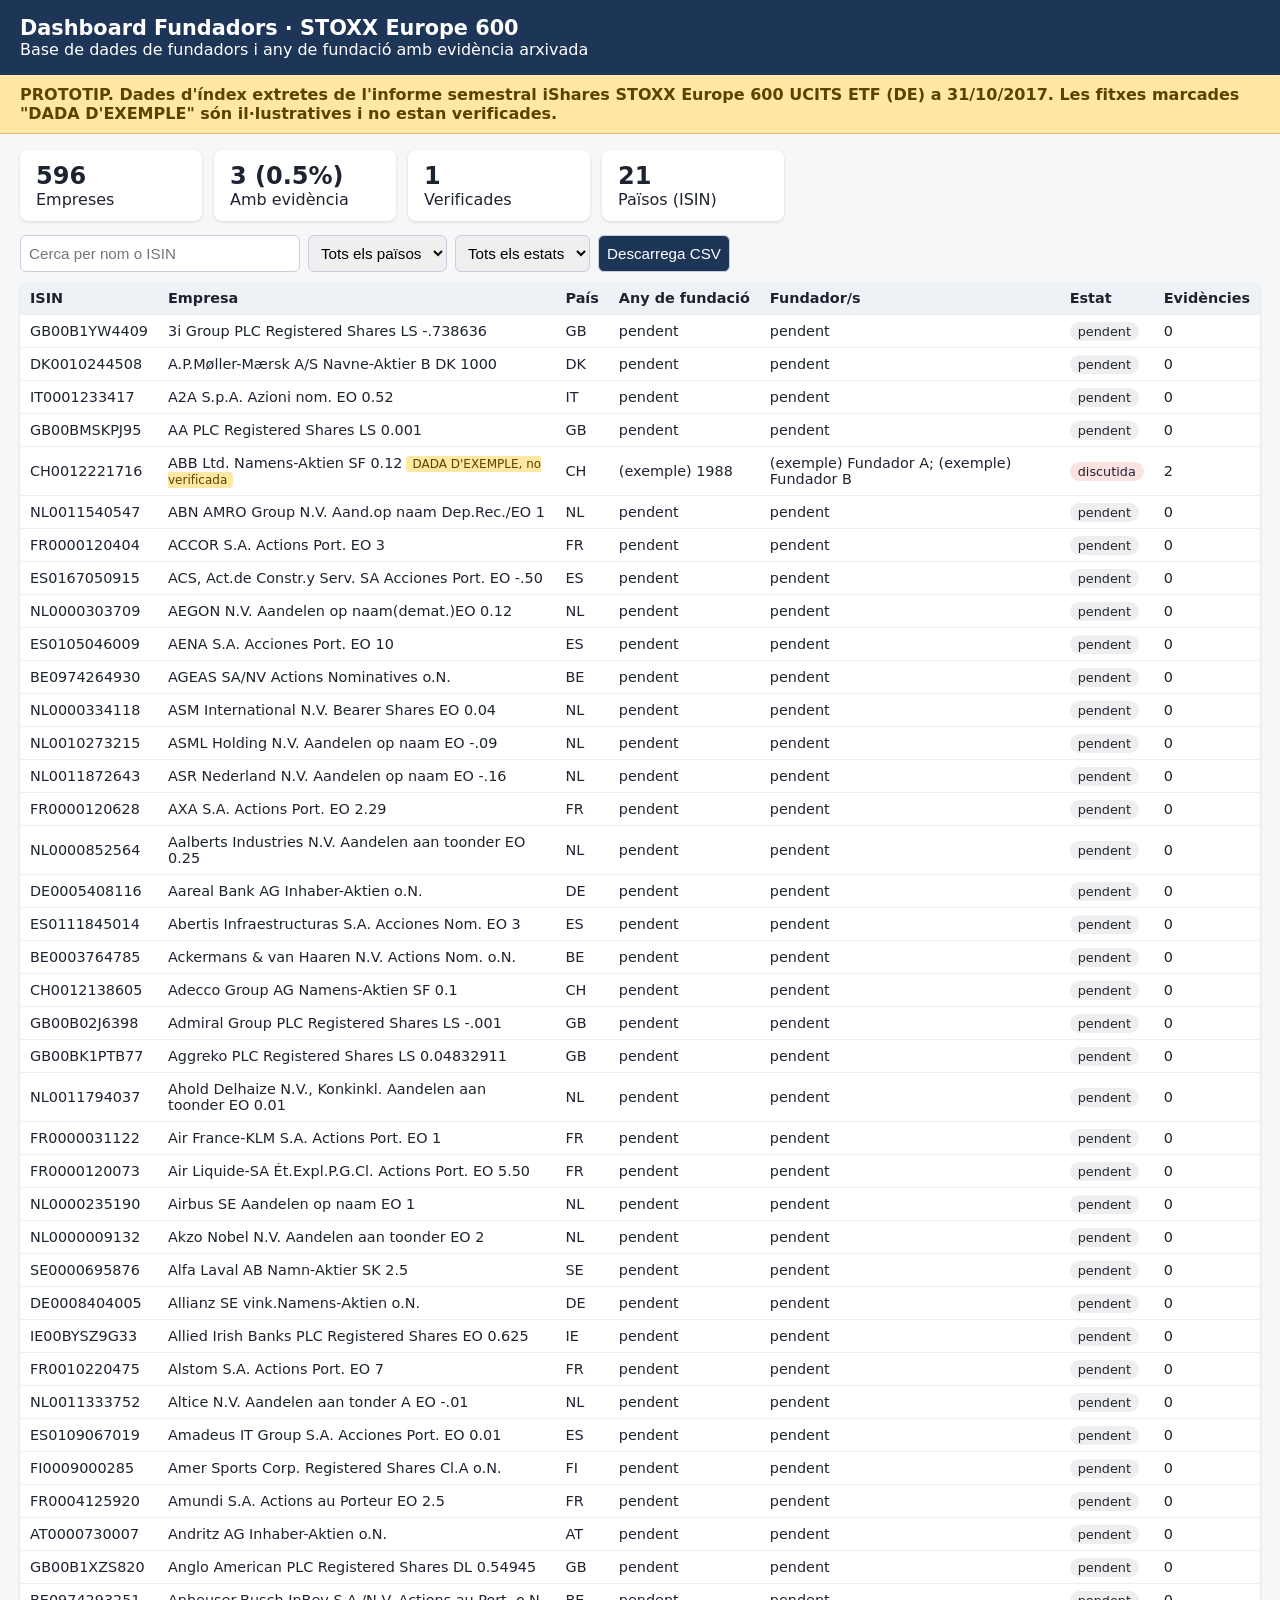
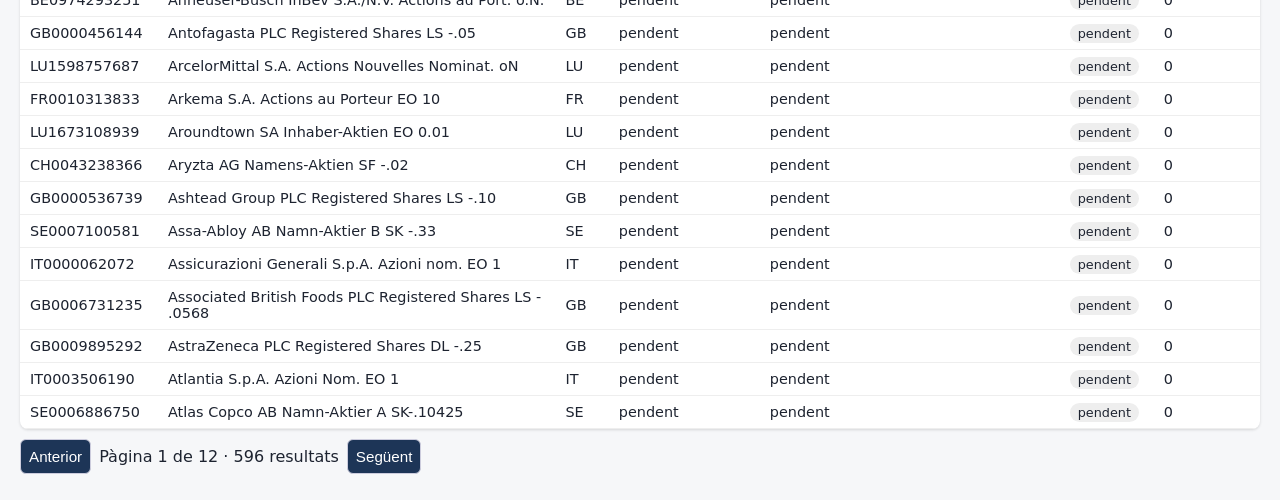
==== index.html @ 199fee25 "Prototip dashboard fundadors" ====
<!doctype html><html lang="ca"><head><meta charset="utf-8"><meta name="viewport" content="width=device-width,initial-scale=1">
<title>Dashboard Fundadors STOXX Europe 600 (Prototip)</title>
<style>
body{font-family:system-ui,sans-serif;margin:0;background:#f6f7f9;color:#1d2330}
header{background:#1d3557;color:#fff;padding:16px 20px}h1{margin:0;font-size:1.3rem}
.banner{background:#ffe8a3;color:#5a4300;padding:10px 20px;font-weight:600;border-bottom:1px solid #e0c060}
main{padding:16px 20px;max-width:1300px;margin:auto}
.kpis{display:flex;gap:12px;flex-wrap:wrap;margin-bottom:14px}.kpi{background:#fff;border-radius:8px;padding:12px 16px;box-shadow:0 1px 3px #0002;min-width:150px}
.kpi b{display:block;font-size:1.5rem}
.ctl{display:flex;gap:8px;flex-wrap:wrap;margin-bottom:10px}input,select,button{padding:8px;border:1px solid #ccd;border-radius:6px;font-size:.95rem}
button{background:#1d3557;color:#fff;cursor:pointer}
.wrap{overflow-x:auto;background:#fff;border-radius:8px;box-shadow:0 1px 3px #0002}
table{border-collapse:collapse;width:100%;font-size:.9rem}th,td{padding:8px 10px;border-bottom:1px solid #eee;text-align:left}
th{cursor:pointer;background:#eef1f6;position:sticky;top:0;white-space:nowrap}tr.r:hover{background:#f0f5ff;cursor:pointer}
.st{padding:2px 8px;border-radius:10px;font-size:.8rem}.pendent{background:#eee}.proposada{background:#dbeafe}.verificada{background:#d1fae5}.discutida{background:#fde2e2}
.ex{background:#ffe8a3;color:#5a4300;font-size:.75rem;padding:1px 6px;border-radius:4px;margin-left:4px}
#det{position:fixed;inset:0;background:#0006;display:none;align-items:flex-start;justify-content:center;overflow:auto}
#det .c{background:#fff;margin:30px 10px;padding:20px;border-radius:10px;max-width:800px;width:100%}
.ev{border:1px solid #ddd;border-radius:8px;padding:10px;margin:8px 0;font-size:.88rem;word-break:break-all}
blockquote{margin:6px 0;padding:6px 10px;background:#f6f7f9;border-left:3px solid #1d3557}
.pg{display:flex;gap:8px;align-items:center;margin:10px 0}
</style></head><body>
<header><h1>Dashboard Fundadors · STOXX Europe 600</h1><div>Base de dades de fundadors i any de fundació amb evidència arxivada</div></header>
<div class="banner">PROTOTIP. Dades d'índex extretes de l'informe semestral iShares STOXX Europe 600 UCITS ETF (DE) a 31/10/2017. Les fitxes marcades "DADA D'EXEMPLE" són il·lustratives i no estan verificades.</div>
<main>
<div class="kpis"><div class="kpi"><b id="k1"></b>Empreses</div><div class="kpi"><b id="k2"></b>Amb evidència</div><div class="kpi"><b id="k3"></b>Verificades</div><div class="kpi"><b id="k4"></b>Països (ISIN)</div></div>
<div class="ctl"><input id="q" placeholder="Cerca per nom o ISIN" size="28"><select id="fp"><option value="">Tots els països</option></select>
<select id="fs"><option value="">Tots els estats</option><option>pendent</option><option>proposada</option><option>verificada</option><option>discutida</option></select>
<button id="csv">Descarrega CSV</button></div>
<div class="wrap"><table><thead><tr><th data-k="isin">ISIN</th><th data-k="nom">Empresa</th><th data-k="pais">País</th><th data-k="any">Any de fundació</th><th data-k="fund">Fundador/s</th><th data-k="estat">Estat</th><th data-k="nev">Evidències</th></tr></thead><tbody id="tb"></tbody></table></div>
<div class="pg"><button id="prev">Anterior</button><span id="pi"></span><button id="next">Següent</button></div>
</main>
<div id="det"><div class="c" id="dc"></div></div>
<script>
// Dades d'exemple il·lustratives (NO verificades)
const EX={"DE000A1EWWW0":{any:"(exemple) 1949",fund:["(exemple) Nom Fundador"],estat:"proposada"},
"CH0012221716":{any:"(exemple) 1988",fund:["(exemple) Fundador A","(exemple) Fundador B"],estat:"discutida"},
"GB0007980591":{any:"(exemple) 1909",fund:["(exemple) Nom Fundador"],estat:"verificada"}};
function exEv(r){return[{url:"https://exemple.org/informe-anual.pdf",tipus:"primària",captura:"2026-11-04T10:00:00Z",hash:"0000000000000000000000000000000000000000000000000000000000000000",frag:"(Fragment d'exemple) \"The company was founded in ...\"",arxiu:"https://web.archive.org/web/2026/https://exemple.org/informe-anual.pdf",pag:"p. 12"},
{url:"https://exemple.org/historia",tipus:"secundària",captura:"2026-11-04T10:05:00Z",hash:"1111111111111111111111111111111111111111111111111111111111111111",frag:"(Fragment d'exemple) \"Our history began ...\"",arxiu:"https://web.archive.org/web/2026/https://exemple.org/historia",pag:"-"}]}
let D=[],V=[],sk="nom",sd=1,page=0;const PS=50;
fetch("members.json").then(r=>r.json()).then(j=>{D=j.map(r=>{const e=EX[r.isin];return Object.assign(r,e?{any:e.any,fund:e.fund.join("; "),estat:e.estat,ev:exEv(r),exemple:1}:{any:"pendent",fund:"pendent",estat:"pendent",ev:[]},{nev:e?2:0})});
const ps=[...new Set(D.map(r=>r.pais))].sort();fp.innerHTML+=ps.map(p=>`<option>${p}</option>`).join("");
k1.textContent=D.length;const ne=D.filter(r=>r.nev>0).length;k2.textContent=ne+" ("+(100*ne/D.length).toFixed(1)+"%)";
k3.textContent=D.filter(r=>r.estat=="verificada").length;k4.textContent=ps.length;go()});
const esc=s=>String(s).replace(/[&<>"]/g,c=>({"&":"&amp;","<":"&lt;",">":"&gt;",'"':"&quot;"}[c]));
function go(){const q=document.getElementById("q").value.toLowerCase();V=D.filter(r=>(!q||r.nom.toLowerCase().includes(q)||r.isin.toLowerCase().includes(q))&&(!fp.value||r.pais==fp.value)&&(!fs.value||r.estat==fs.value));
V.sort((a,b)=>(a[sk]>b[sk]?1:a[sk]<b[sk]?-1:0)*sd);const n=Math.max(1,Math.ceil(V.length/PS));page=Math.min(page,n-1);
tb.innerHTML=V.slice(page*PS,page*PS+PS).map(r=>`<tr class="r" data-i="${r.isin}"><td>${r.isin}</td><td>${esc(r.nom)}${r.exemple?'<span class="ex">DADA D\'EXEMPLE, no verificada</span>':""}</td><td>${r.pais}</td><td>${esc(r.any)}</td><td>${esc(r.fund)}</td><td><span class="st ${r.estat}">${r.estat}</span></td><td>${r.nev}</td></tr>`).join("");
pi.textContent=`Pàgina ${page+1} de ${n} · ${V.length} resultats`}
q.oninput=fp.onchange=fs.onchange=()=>{page=0;go()};prev.onclick=()=>{if(page>0){page--;go()}};next.onclick=()=>{page++;go()};
document.querySelectorAll("th").forEach(t=>t.onclick=()=>{const k=t.dataset.k;sd=sk==k?-sd:1;sk=k;go()});
tb.onclick=e=>{const tr=e.target.closest("tr");if(!tr)return;const r=D.find(x=>x.isin==tr.dataset.i);
dc.innerHTML=`<button onclick="det.style.display='none'" style="float:right">Tanca</button><h2>${esc(r.nom)}</h2>${r.exemple?'<p class="ex" style="display:inline-block;font-size:.9rem">DADA D\'EXEMPLE, no verificada. Només mostra l\'aspecte d\'una fitxa completa.</p>':""}
<p><b>ISIN:</b> ${r.isin} · <b>País (ISIN):</b> ${r.pais} · <b>Moneda:</b> ${r.moneda}</p><p><b>Any de fundació:</b> ${esc(r.any)}<br><b>Fundador/s:</b> ${esc(r.fund)}<br><b>Estat:</b> <span class="st ${r.estat}">${r.estat}</span></p>
<p><b>Pertinença a l'índex:</b> ${r.data_informe} · font: ${r.fitxer_font}, pàgina ${r.pagina}</p><h3>Evidències (${r.nev})</h3>`+
(r.ev.length?r.ev.map(v=>`<div class="ev"><b>Tipus:</b> ${v.tipus}<br><b>URL:</b> ${esc(v.url)}<br><b>Data de captura:</b> ${v.captura}<br><b>SHA-256:</b> <code>${v.hash}</code><br><b>Pàgina:</b> ${v.pag}<blockquote>${esc(v.frag)}</blockquote><b>Arxiu:</b> ${esc(v.arxiu)}</div>`).join(""):"<p>Encara no hi ha evidències. Pendent de recerca.</p>");det.style.display="flex"};
det.onclick=e=>{if(e.target==det)det.style.display="none"};
csv.onclick=()=>{const c=["isin","nom","pais","moneda","any","fund","estat","nev","data_informe","fitxer_font","pagina"];const s=[c.join(",")].concat(V.map(r=>c.map(k=>'"'+String(r[k]).replace(/"/g,'""')+'"').join(","))).join("\n");
const a=document.createElement("a");a.href=URL.createObjectURL(new Blob(["\ufeff"+s],{type:"text/csv"}));a.download="fundadors_stoxx600.csv";a.click()};
</script></body></html>
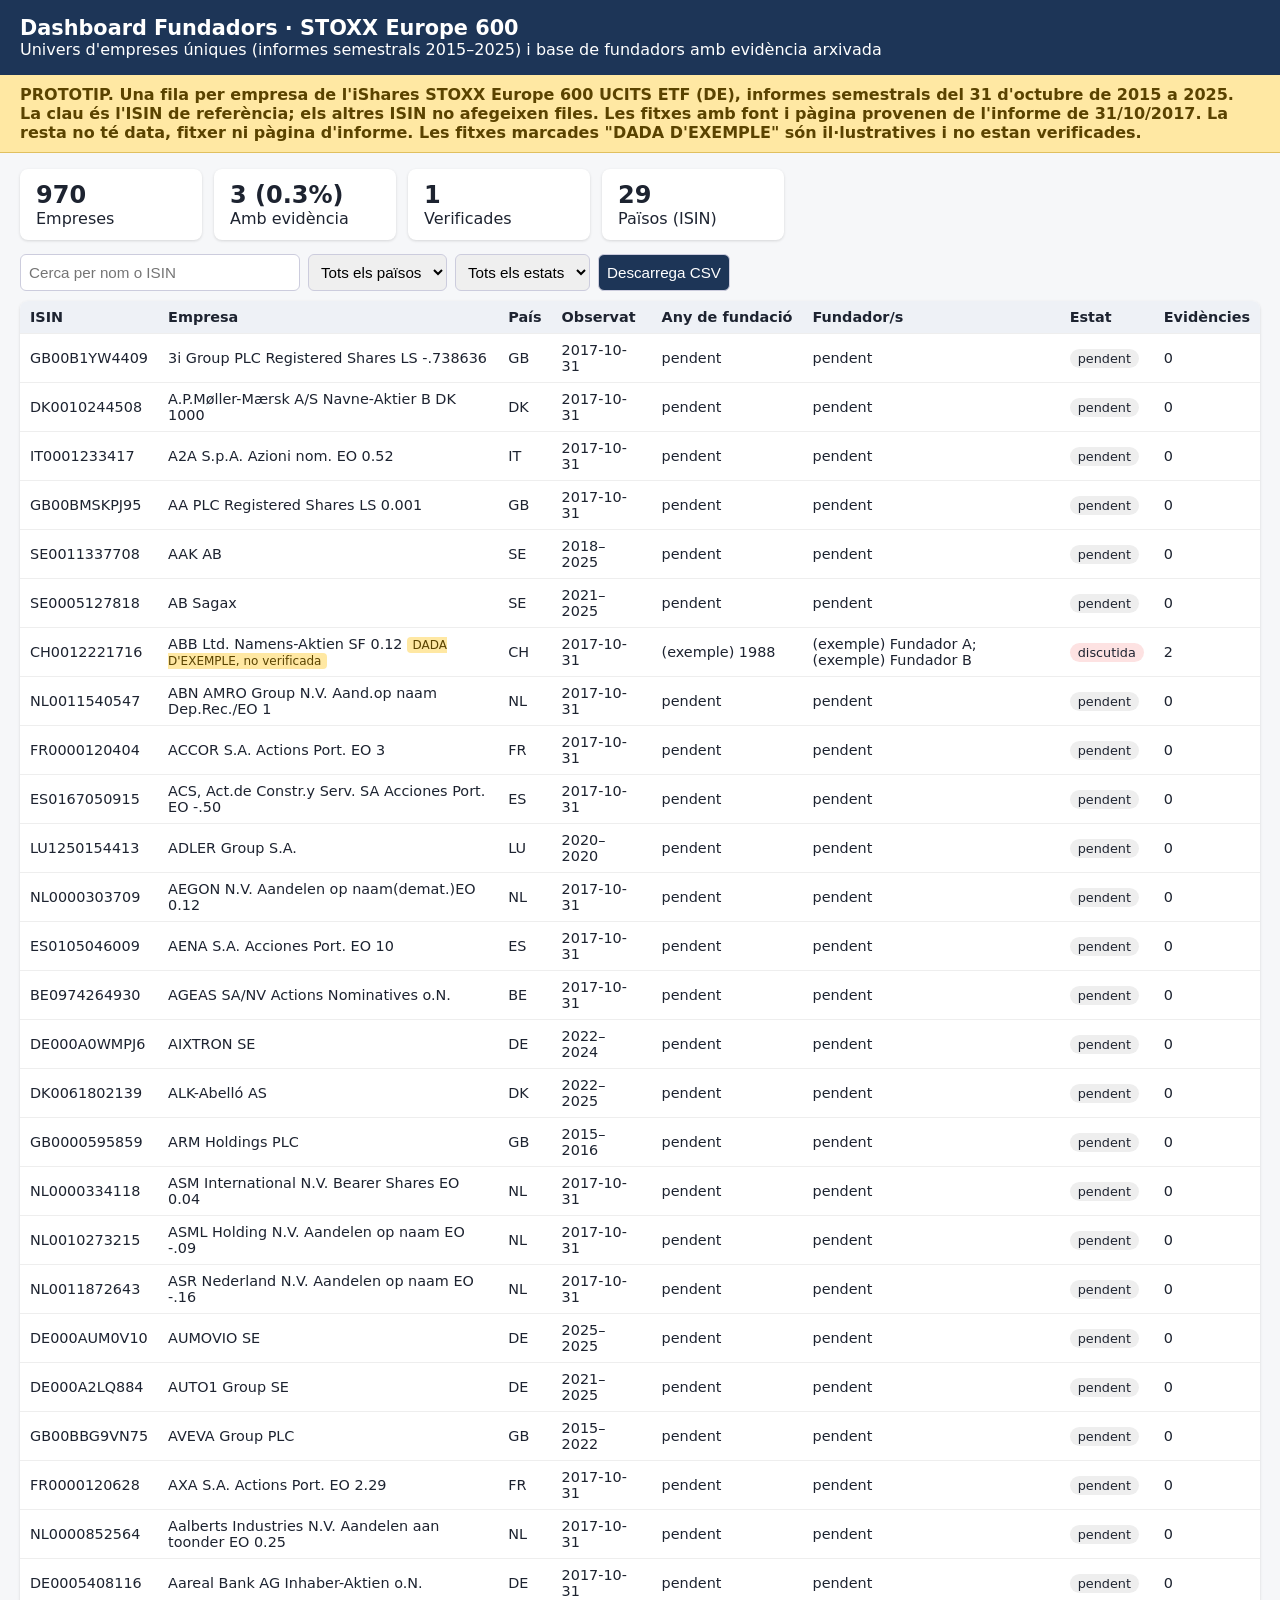
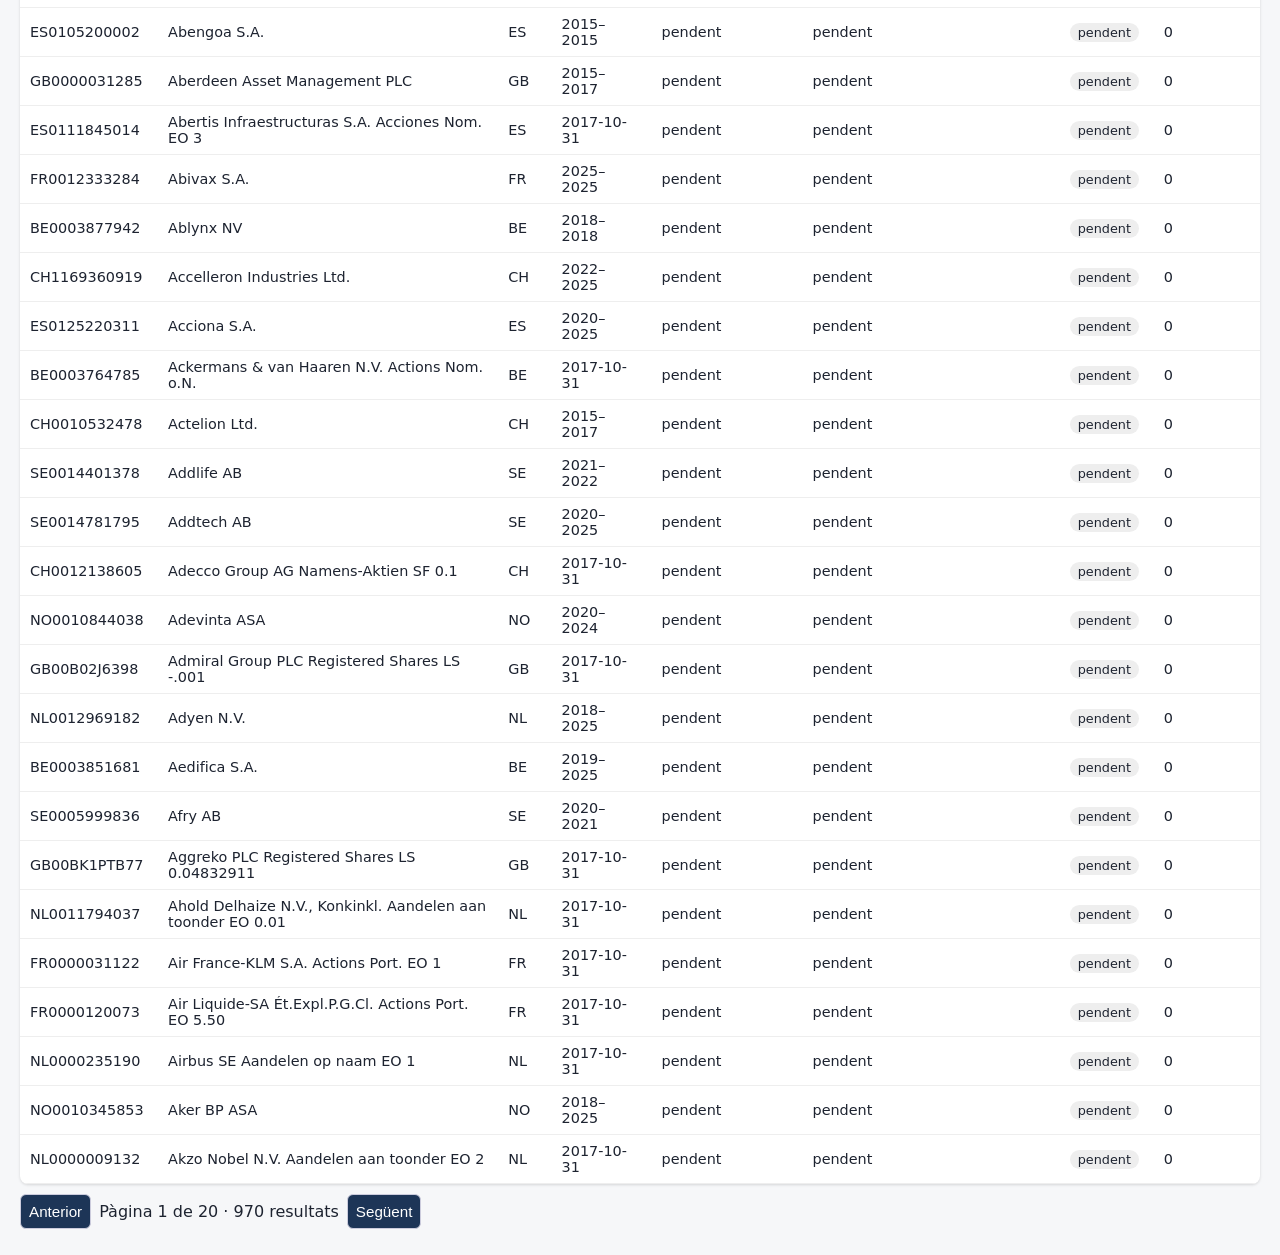
==== commit 6760a01e: "Add missing STOXX Europe 600 companies to the universe. Keep the original 596 holdings first and unc" ====
--- a/index.html
+++ b/index.html
@@ -20,14 +20,14 @@
 blockquote{margin:6px 0;padding:6px 10px;background:#f6f7f9;border-left:3px solid #1d3557}
 .pg{display:flex;gap:8px;align-items:center;margin:10px 0}
 </style></head><body>
-<header><h1>Dashboard Fundadors · STOXX Europe 600</h1><div>Base de dades de fundadors i any de fundació amb evidència arxivada</div></header>
-<div class="banner">PROTOTIP. Dades d'índex extretes de l'informe semestral iShares STOXX Europe 600 UCITS ETF (DE) a 31/10/2017. Les fitxes marcades "DADA D'EXEMPLE" són il·lustratives i no estan verificades.</div>
+<header><h1>Dashboard Fundadors · STOXX Europe 600</h1><div>Univers d'empreses úniques (informes semestrals 2015–2025) i base de fundadors amb evidència arxivada</div></header>
+<div class="banner">PROTOTIP. Una fila per empresa de l'iShares STOXX Europe 600 UCITS ETF (DE), informes semestrals del 31 d'octubre de 2015 a 2025. La clau és l'ISIN de referència; els altres ISIN no afegeixen files. Les fitxes amb font i pàgina provenen de l'informe de 31/10/2017. La resta no té data, fitxer ni pàgina d'informe. Les fitxes marcades "DADA D'EXEMPLE" són il·lustratives i no estan verificades.</div>
 <main>
 <div class="kpis"><div class="kpi"><b id="k1"></b>Empreses</div><div class="kpi"><b id="k2"></b>Amb evidència</div><div class="kpi"><b id="k3"></b>Verificades</div><div class="kpi"><b id="k4"></b>Països (ISIN)</div></div>
 <div class="ctl"><input id="q" placeholder="Cerca per nom o ISIN" size="28"><select id="fp"><option value="">Tots els països</option></select>
 <select id="fs"><option value="">Tots els estats</option><option>pendent</option><option>proposada</option><option>verificada</option><option>discutida</option></select>
 <button id="csv">Descarrega CSV</button></div>
-<div class="wrap"><table><thead><tr><th data-k="isin">ISIN</th><th data-k="nom">Empresa</th><th data-k="pais">País</th><th data-k="any">Any de fundació</th><th data-k="fund">Fundador/s</th><th data-k="estat">Estat</th><th data-k="nev">Evidències</th></tr></thead><tbody id="tb"></tbody></table></div>
+<div class="wrap"><table><thead><tr><th data-k="isin">ISIN</th><th data-k="nom">Empresa</th><th data-k="pais">País</th><th data-k="obs">Observat</th><th data-k="any">Any de fundació</th><th data-k="fund">Fundador/s</th><th data-k="estat">Estat</th><th data-k="nev">Evidències</th></tr></thead><tbody id="tb"></tbody></table></div>
 <div class="pg"><button id="prev">Anterior</button><span id="pi"></span><button id="next">Següent</button></div>
 </main>
 <div id="det"><div class="c" id="dc"></div></div>
@@ -39,23 +39,33 @@
 function exEv(r){return[{url:"https://exemple.org/informe-anual.pdf",tipus:"primària",captura:"2026-11-04T10:00:00Z",hash:"0000000000000000000000000000000000000000000000000000000000000000",frag:"(Fragment d'exemple) \"The company was founded in ...\"",arxiu:"https://web.archive.org/web/2026/https://exemple.org/informe-anual.pdf",pag:"p. 12"},
 {url:"https://exemple.org/historia",tipus:"secundària",captura:"2026-11-04T10:05:00Z",hash:"1111111111111111111111111111111111111111111111111111111111111111",frag:"(Fragment d'exemple) \"Our history began ...\"",arxiu:"https://web.archive.org/web/2026/https://exemple.org/historia",pag:"-"}]}
 let D=[],V=[],sk="nom",sd=1,page=0;const PS=50;
-fetch("members.json").then(r=>r.json()).then(j=>{D=j.map(r=>{const e=EX[r.isin];return Object.assign(r,e?{any:e.any,fund:e.fund.join("; "),estat:e.estat,ev:exEv(r),exemple:1}:{any:"pendent",fund:"pendent",estat:"pendent",ev:[]},{nev:e?2:0})});
-const ps=[...new Set(D.map(r=>r.pais))].sort();fp.innerHTML+=ps.map(p=>`<option>${p}</option>`).join("");
+const blank=v=>v===null||v===undefined||v==="";
+fetch("members.json").then(r=>r.json()).then(j=>{D=j.map(r=>{const e=EX[r.isin];
+const obs=r.primer_any?`${r.primer_any}–${r.darrer_any}`:(r.data_informe||"");
+return Object.assign(r,e?{any:e.any,fund:e.fund.join("; "),estat:e.estat,ev:exEv(r),exemple:1}:{any:"pendent",fund:"pendent",estat:"pendent",ev:[]},{nev:e?2:0,obs})});
+const ps=[...new Set(D.map(r=>r.pais).filter(p=>!blank(p)))].sort();fp.innerHTML+=ps.map(p=>`<option>${esc(p)}</option>`).join("");
 k1.textContent=D.length;const ne=D.filter(r=>r.nev>0).length;k2.textContent=ne+" ("+(100*ne/D.length).toFixed(1)+"%)";
 k3.textContent=D.filter(r=>r.estat=="verificada").length;k4.textContent=ps.length;go()});
-const esc=s=>String(s).replace(/[&<>"]/g,c=>({"&":"&amp;","<":"&lt;",">":"&gt;",'"':"&quot;"}[c]));
-function go(){const q=document.getElementById("q").value.toLowerCase();V=D.filter(r=>(!q||r.nom.toLowerCase().includes(q)||r.isin.toLowerCase().includes(q))&&(!fp.value||r.pais==fp.value)&&(!fs.value||r.estat==fs.value));
+const esc=s=>String(s??"").replace(/[&<>"]/g,c=>({"&":"&amp;","<":"&lt;",">":"&gt;",'"':"&quot;"}[c]));
+const show=v=>blank(v)?"—":esc(v);
+function hay(r){return (r.nom+" "+r.isin+" "+(r.other_isins||"")).toLowerCase()}
+function go(){const q=document.getElementById("q").value.toLowerCase();V=D.filter(r=>(!q||hay(r).includes(q))&&(!fp.value||r.pais==fp.value)&&(!fs.value||r.estat==fs.value));
 V.sort((a,b)=>(a[sk]>b[sk]?1:a[sk]<b[sk]?-1:0)*sd);const n=Math.max(1,Math.ceil(V.length/PS));page=Math.min(page,n-1);
-tb.innerHTML=V.slice(page*PS,page*PS+PS).map(r=>`<tr class="r" data-i="${r.isin}"><td>${r.isin}</td><td>${esc(r.nom)}${r.exemple?'<span class="ex">DADA D\'EXEMPLE, no verificada</span>':""}</td><td>${r.pais}</td><td>${esc(r.any)}</td><td>${esc(r.fund)}</td><td><span class="st ${r.estat}">${r.estat}</span></td><td>${r.nev}</td></tr>`).join("");
+tb.innerHTML=V.slice(page*PS,page*PS+PS).map(r=>`<tr class="r" data-i="${r.isin}"><td>${esc(r.isin)}</td><td>${esc(r.nom)}${r.exemple?'<span class="ex">DADA D\'EXEMPLE, no verificada</span>':""}</td><td>${show(r.pais)}</td><td>${esc(r.obs)}</td><td>${esc(r.any)}</td><td>${esc(r.fund)}</td><td><span class="st ${r.estat}">${r.estat}</span></td><td>${r.nev}</td></tr>`).join("");
 pi.textContent=`Pàgina ${page+1} de ${n} · ${V.length} resultats`}
 q.oninput=fp.onchange=fs.onchange=()=>{page=0;go()};prev.onclick=()=>{if(page>0){page--;go()}};next.onclick=()=>{page++;go()};
 document.querySelectorAll("th").forEach(t=>t.onclick=()=>{const k=t.dataset.k;sd=sk==k?-sd:1;sk=k;go()});
 tb.onclick=e=>{const tr=e.target.closest("tr");if(!tr)return;const r=D.find(x=>x.isin==tr.dataset.i);
+const pert=!blank(r.data_informe)||!blank(r.fitxer_font)||!blank(r.pagina)
+?`<b>Informe:</b> ${show(r.data_informe)} · font: ${show(r.fitxer_font)}, pàgina ${show(r.pagina)}`
+:`<b>Informe:</b> sense data, fitxer ni pàgina`;
+const anys=!blank(r.primer_any)?`<br><b>Anys observats:</b> ${esc(r.primer_any)}–${esc(r.darrer_any)} (${esc(r.anys_observats)} anys)`:"";
+const altres=!blank(r.other_isins)?`<br><b>Altres ISIN:</b> ${esc(r.other_isins)}`:"";
 dc.innerHTML=`<button onclick="det.style.display='none'" style="float:right">Tanca</button><h2>${esc(r.nom)}</h2>${r.exemple?'<p class="ex" style="display:inline-block;font-size:.9rem">DADA D\'EXEMPLE, no verificada. Només mostra l\'aspecte d\'una fitxa completa.</p>':""}
-<p><b>ISIN:</b> ${r.isin} · <b>País (ISIN):</b> ${r.pais} · <b>Moneda:</b> ${r.moneda}</p><p><b>Any de fundació:</b> ${esc(r.any)}<br><b>Fundador/s:</b> ${esc(r.fund)}<br><b>Estat:</b> <span class="st ${r.estat}">${r.estat}</span></p>
-<p><b>Pertinença a l'índex:</b> ${r.data_informe} · font: ${r.fitxer_font}, pàgina ${r.pagina}</p><h3>Evidències (${r.nev})</h3>`+
+<p><b>ISIN:</b> ${esc(r.isin)} · <b>País (ISIN):</b> ${show(r.pais)} · <b>Moneda:</b> ${show(r.moneda)}</p><p><b>Any de fundació:</b> ${esc(r.any)}<br><b>Fundador/s:</b> ${esc(r.fund)}<br><b>Estat:</b> <span class="st ${r.estat}">${r.estat}</span></p>
+<p><b>Pertinença a l'índex:</b><br>${pert}${anys}${altres}</p><h3>Evidències (${r.nev})</h3>`+
 (r.ev.length?r.ev.map(v=>`<div class="ev"><b>Tipus:</b> ${v.tipus}<br><b>URL:</b> ${esc(v.url)}<br><b>Data de captura:</b> ${v.captura}<br><b>SHA-256:</b> <code>${v.hash}</code><br><b>Pàgina:</b> ${v.pag}<blockquote>${esc(v.frag)}</blockquote><b>Arxiu:</b> ${esc(v.arxiu)}</div>`).join(""):"<p>Encara no hi ha evidències. Pendent de recerca.</p>");det.style.display="flex"};
 det.onclick=e=>{if(e.target==det)det.style.display="none"};
-csv.onclick=()=>{const c=["isin","nom","pais","moneda","any","fund","estat","nev","data_informe","fitxer_font","pagina"];const s=[c.join(",")].concat(V.map(r=>c.map(k=>'"'+String(r[k]).replace(/"/g,'""')+'"').join(","))).join("\n");
+csv.onclick=()=>{const c=["isin","nom","pais","moneda","any","fund","estat","nev","data_informe","fitxer_font","pagina","primer_any","darrer_any","anys_observats","other_isins"];const s=[c.join(",")].concat(V.map(r=>c.map(k=>'"'+String(r[k]??"").replace(/"/g,'""')+'"').join(","))).join("\n");
 const a=document.createElement("a");a.href=URL.createObjectURL(new Blob(["\ufeff"+s],{type:"text/csv"}));a.download="fundadors_stoxx600.csv";a.click()};
 </script></body></html>
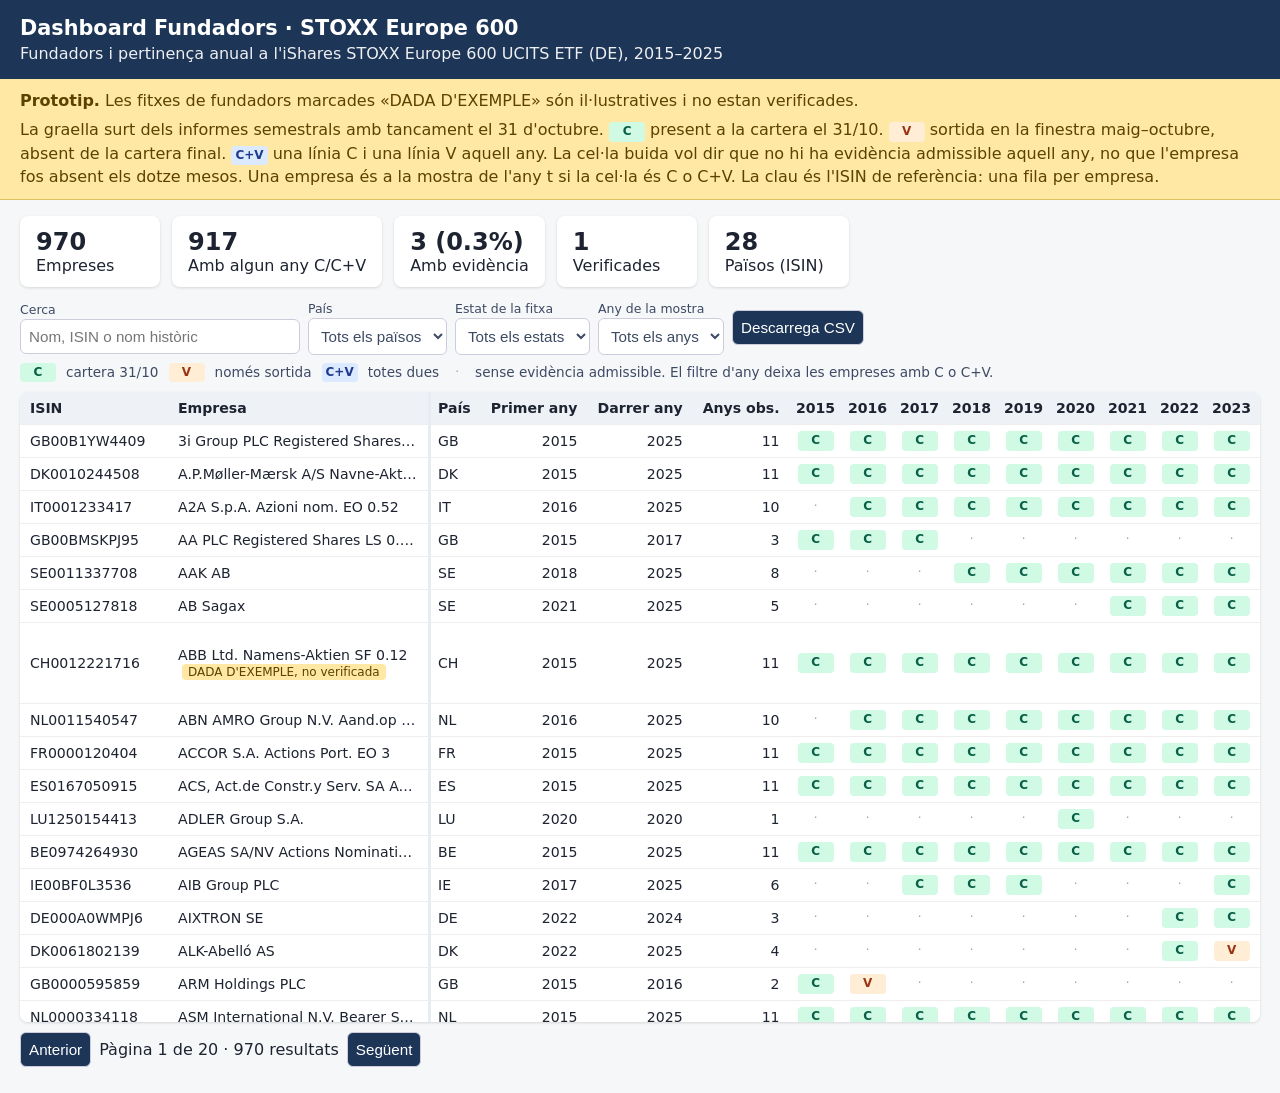
==== commit fc77c7c4: "Add the 2015–2025 ETF membership grid to the dashboard. Match companies by ISIN de referència, keep " ====
--- a/index.html
+++ b/index.html
@@ -1,71 +1,198 @@
 <!doctype html><html lang="ca"><head><meta charset="utf-8"><meta name="viewport" content="width=device-width,initial-scale=1">
 <title>Dashboard Fundadors STOXX Europe 600 (Prototip)</title>
 <style>
+*{box-sizing:border-box}
+:root{--isin-w:148px;--nom-w:260px}
 body{font-family:system-ui,sans-serif;margin:0;background:#f6f7f9;color:#1d2330}
 header{background:#1d3557;color:#fff;padding:16px 20px}h1{margin:0;font-size:1.3rem}
-.banner{background:#ffe8a3;color:#5a4300;padding:10px 20px;font-weight:600;border-bottom:1px solid #e0c060}
-main{padding:16px 20px;max-width:1300px;margin:auto}
-.kpis{display:flex;gap:12px;flex-wrap:wrap;margin-bottom:14px}.kpi{background:#fff;border-radius:8px;padding:12px 16px;box-shadow:0 1px 3px #0002;min-width:150px}
+header div{opacity:.92;margin-top:4px}
+.banner{background:#ffe8a3;color:#5a4300;padding:10px 20px;border-bottom:1px solid #e0c060;line-height:1.45}
+.banner p{margin:0 0 6px}.banner p:last-child{margin:0}
+main{padding:16px 20px;max-width:1440px;margin:auto}
+.kpis{display:flex;gap:12px;flex-wrap:wrap;margin-bottom:14px}.kpi{background:#fff;border-radius:8px;padding:12px 16px;box-shadow:0 1px 3px #0002;min-width:140px}
 .kpi b{display:block;font-size:1.5rem}
-.ctl{display:flex;gap:8px;flex-wrap:wrap;margin-bottom:10px}input,select,button{padding:8px;border:1px solid #ccd;border-radius:6px;font-size:.95rem}
+.ctl{display:flex;gap:8px;flex-wrap:wrap;margin-bottom:8px;align-items:center}
+label.f{display:flex;flex-direction:column;gap:2px;font-size:.78rem;color:#3d4a63}
+input,select,button{padding:8px;border:1px solid #ccd;border-radius:6px;font-size:.95rem;background:#fff;color:inherit}
 button{background:#1d3557;color:#fff;cursor:pointer}
-.wrap{overflow-x:auto;background:#fff;border-radius:8px;box-shadow:0 1px 3px #0002}
-table{border-collapse:collapse;width:100%;font-size:.9rem}th,td{padding:8px 10px;border-bottom:1px solid #eee;text-align:left}
-th{cursor:pointer;background:#eef1f6;position:sticky;top:0;white-space:nowrap}tr.r:hover{background:#f0f5ff;cursor:pointer}
+button.link{background:none;color:#1d3557;border:0;padding:0;text-decoration:underline;font:inherit}
+.hint{font-size:.85rem;color:#3d4a63;margin:0 0 10px}
+.leg{display:flex;gap:10px;flex-wrap:wrap;align-items:center}
+.wrap{overflow:auto;background:#fff;border-radius:8px;box-shadow:0 1px 3px #0002;max-height:min(70vh,860px)}
+table{border-collapse:separate;border-spacing:0;width:100%;font-size:.88rem}
+th,td{padding:8px 10px;border-bottom:1px solid #eee;text-align:left;background:#fff}
+th{cursor:pointer;background:#eef1f6;position:sticky;top:0;z-index:3;white-space:nowrap}
+tr.r:hover td{background:#f0f5ff}
+.pin{position:sticky;z-index:2;background:#fff}
+th.pin{z-index:4;background:#eef1f6}
+td.pin1,th.pin1{left:0;width:var(--isin-w);min-width:var(--isin-w);max-width:var(--isin-w)}
+td.pin2,th.pin2{left:var(--isin-w);width:var(--nom-w);min-width:var(--nom-w);max-width:var(--nom-w);box-shadow:3px 0 0 #e7ebf2}
+.nm{display:block;overflow:hidden;text-overflow:ellipsis;white-space:nowrap}
+tr.r:hover td.pin{background:#f0f5ff}
+td.y,th.y{text-align:center;padding:6px 4px;min-width:52px}
+td.num,th.num{text-align:right}
+th.yon,td.yon{background:#e4edf8}
+tr.r:hover td.yon{background:#d5e4f6}
+.mk{display:inline-block;min-width:36px;text-align:center;border-radius:4px;font-size:.75rem;font-weight:700;padding:2px 4px;line-height:1.3}
+.mk.C{background:#d1fae5;color:#065f46}
+.mk.V{background:#ffedd5;color:#9a3412}
+.mk.CV{background:#dbeafe;color:#1e3a8a}
+.mk.E{color:#9aa3b2;background:transparent;font-weight:500;min-width:16px}
 .st{padding:2px 8px;border-radius:10px;font-size:.8rem}.pendent{background:#eee}.proposada{background:#dbeafe}.verificada{background:#d1fae5}.discutida{background:#fde2e2}
 .ex{background:#ffe8a3;color:#5a4300;font-size:.75rem;padding:1px 6px;border-radius:4px;margin-left:4px}
-#det{position:fixed;inset:0;background:#0006;display:none;align-items:flex-start;justify-content:center;overflow:auto}
-#det .c{background:#fff;margin:30px 10px;padding:20px;border-radius:10px;max-width:800px;width:100%}
+#det{position:fixed;inset:0;background:#0006;display:none;align-items:flex-start;justify-content:center;overflow:auto;z-index:10}
+#det .c{background:#fff;margin:30px 10px;padding:20px;border-radius:10px;max-width:860px;width:100%}
+.yg{display:flex;flex-wrap:wrap;gap:6px;margin:8px 0}
+.yg div{border:1px solid #e5e8ef;border-radius:6px;padding:4px 6px;text-align:center;min-width:52px}
+.yg .yr{display:block;font-size:.72rem;color:#5c6b82}
 .ev{border:1px solid #ddd;border-radius:8px;padding:10px;margin:8px 0;font-size:.88rem;word-break:break-all}
 blockquote{margin:6px 0;padding:6px 10px;background:#f6f7f9;border-left:3px solid #1d3557}
 .pg{display:flex;gap:8px;align-items:center;margin:10px 0}
+.note{background:#f6f7f9;border-radius:8px;padding:8px 10px;font-size:.88rem}
+@media(max-width:720px){
+  .pin{position:static;box-shadow:none}
+  td.pin1,th.pin1,td.pin2,th.pin2{left:auto;width:auto;min-width:0;max-width:none}
+  .banner{font-size:.92rem}
+}
 </style></head><body>
-<header><h1>Dashboard Fundadors · STOXX Europe 600</h1><div>Univers d'empreses úniques (informes semestrals 2015–2025) i base de fundadors amb evidència arxivada</div></header>
-<div class="banner">PROTOTIP. Una fila per empresa de l'iShares STOXX Europe 600 UCITS ETF (DE), informes semestrals del 31 d'octubre de 2015 a 2025. La clau és l'ISIN de referència; els altres ISIN no afegeixen files. Les fitxes amb font i pàgina provenen de l'informe de 31/10/2017. La resta no té data, fitxer ni pàgina d'informe. Les fitxes marcades "DADA D'EXEMPLE" són il·lustratives i no estan verificades.</div>
+<header><h1>Dashboard Fundadors · STOXX Europe 600</h1><div>Fundadors i pertinença anual a l'iShares STOXX Europe 600 UCITS ETF (DE), 2015–2025</div></header>
+<div class="banner">
+<p><strong>Prototip.</strong> Les fitxes de fundadors marcades «DADA D'EXEMPLE» són il·lustratives i no estan verificades.</p>
+<p>La graella surt dels informes semestrals amb tancament el 31 d'octubre. <span class="mk C">C</span> present a la cartera el 31/10. <span class="mk V">V</span> sortida en la finestra maig–octubre, absent de la cartera final. <span class="mk CV">C+V</span> una línia C i una línia V aquell any. La cel·la buida vol dir que no hi ha evidència admissible aquell any, no que l'empresa fos absent els dotze mesos. Una empresa és a la mostra de l'any t si la cel·la és C o C+V. La clau és l'ISIN de referència: una fila per empresa.</p>
+</div>
 <main>
-<div class="kpis"><div class="kpi"><b id="k1"></b>Empreses</div><div class="kpi"><b id="k2"></b>Amb evidència</div><div class="kpi"><b id="k3"></b>Verificades</div><div class="kpi"><b id="k4"></b>Països (ISIN)</div></div>
-<div class="ctl"><input id="q" placeholder="Cerca per nom o ISIN" size="28"><select id="fp"><option value="">Tots els països</option></select>
-<select id="fs"><option value="">Tots els estats</option><option>pendent</option><option>proposada</option><option>verificada</option><option>discutida</option></select>
-<button id="csv">Descarrega CSV</button></div>
-<div class="wrap"><table><thead><tr><th data-k="isin">ISIN</th><th data-k="nom">Empresa</th><th data-k="pais">País</th><th data-k="obs">Observat</th><th data-k="any">Any de fundació</th><th data-k="fund">Fundador/s</th><th data-k="estat">Estat</th><th data-k="nev">Evidències</th></tr></thead><tbody id="tb"></tbody></table></div>
-<div class="pg"><button id="prev">Anterior</button><span id="pi"></span><button id="next">Següent</button></div>
+<div class="kpis">
+<div class="kpi"><b id="k1"></b>Empreses</div>
+<div class="kpi"><b id="k5"></b><span id="k5s">A la mostra</span></div>
+<div class="kpi"><b id="k2"></b>Amb evidència</div>
+<div class="kpi"><b id="k3"></b>Verificades</div>
+<div class="kpi"><b id="k4"></b>Països (ISIN)</div>
+</div>
+<div class="ctl">
+<label class="f">Cerca<input id="q" placeholder="Nom, ISIN o nom històric" size="28"></label>
+<label class="f">País<select id="fp"><option value="">Tots els països</option></select></label>
+<label class="f">Estat de la fitxa<select id="fs"><option value="">Tots els estats</option><option>pendent</option><option>proposada</option><option>verificada</option><option>discutida</option></select></label>
+<label class="f">Any de la mostra<select id="fy"><option value="">Tots els anys</option><option>2015</option><option>2016</option><option>2017</option><option>2018</option><option>2019</option><option>2020</option><option>2021</option><option>2022</option><option>2023</option><option>2024</option><option>2025</option></select></label>
+<button id="csv" type="button">Descarrega CSV</button>
+</div>
+<p class="hint leg"><span class="mk C">C</span> cartera 31/10 <span class="mk V">V</span> només sortida <span class="mk CV">C+V</span> totes dues <span class="mk E">·</span> sense evidència admissible. El filtre d'any deixa les empreses amb C o C+V.</p>
+<div class="wrap"><table><thead><tr>
+<th class="pin pin1" data-k="isin">ISIN</th>
+<th class="pin pin2" data-k="nom">Empresa</th>
+<th data-k="pais">País</th>
+<th class="num" data-k="primer_any">Primer any</th>
+<th class="num" data-k="darrer_any">Darrer any</th>
+<th class="num" data-k="anys_observats">Anys obs.</th>
+<th class="y" data-k="2015">2015</th><th class="y" data-k="2016">2016</th><th class="y" data-k="2017">2017</th><th class="y" data-k="2018">2018</th><th class="y" data-k="2019">2019</th><th class="y" data-k="2020">2020</th><th class="y" data-k="2021">2021</th><th class="y" data-k="2022">2022</th><th class="y" data-k="2023">2023</th><th class="y" data-k="2024">2024</th><th class="y" data-k="2025">2025</th>
+<th data-k="any">Any de fundació</th>
+<th data-k="fund">Fundador/s</th>
+<th data-k="estat">Estat</th>
+<th class="num" data-k="nev">Evidències</th>
+</tr></thead><tbody id="tb"></tbody></table></div>
+<div class="pg"><button id="prev" type="button">Anterior</button><span id="pi"></span><button id="next" type="button">Següent</button></div>
 </main>
 <div id="det"><div class="c" id="dc"></div></div>
 <script>
-// Dades d'exemple il·lustratives (NO verificades)
 const EX={"DE000A1EWWW0":{any:"(exemple) 1949",fund:["(exemple) Nom Fundador"],estat:"proposada"},
 "CH0012221716":{any:"(exemple) 1988",fund:["(exemple) Fundador A","(exemple) Fundador B"],estat:"discutida"},
 "GB0007980591":{any:"(exemple) 1909",fund:["(exemple) Nom Fundador"],estat:"verificada"}};
+const YEARS=["2015","2016","2017","2018","2019","2020","2021","2022","2023","2024","2025"];
 function exEv(r){return[{url:"https://exemple.org/informe-anual.pdf",tipus:"primària",captura:"2026-11-04T10:00:00Z",hash:"0000000000000000000000000000000000000000000000000000000000000000",frag:"(Fragment d'exemple) \"The company was founded in ...\"",arxiu:"https://web.archive.org/web/2026/https://exemple.org/informe-anual.pdf",pag:"p. 12"},
 {url:"https://exemple.org/historia",tipus:"secundària",captura:"2026-11-04T10:05:00Z",hash:"1111111111111111111111111111111111111111111111111111111111111111",frag:"(Fragment d'exemple) \"Our history began ...\"",arxiu:"https://web.archive.org/web/2026/https://exemple.org/historia",pag:"-"}]}
-let D=[],V=[],sk="nom",sd=1,page=0;const PS=50;
-const blank=v=>v===null||v===undefined||v==="";
-fetch("members.json").then(r=>r.json()).then(j=>{D=j.map(r=>{const e=EX[r.isin];
-const obs=r.primer_any?`${r.primer_any}–${r.darrer_any}`:(r.data_informe||"");
-return Object.assign(r,e?{any:e.any,fund:e.fund.join("; "),estat:e.estat,ev:exEv(r),exemple:1}:{any:"pendent",fund:"pendent",estat:"pendent",ev:[]},{nev:e?2:0,obs})});
-const ps=[...new Set(D.map(r=>r.pais).filter(p=>!blank(p)))].sort();fp.innerHTML+=ps.map(p=>`<option>${esc(p)}</option>`).join("");
-k1.textContent=D.length;const ne=D.filter(r=>r.nev>0).length;k2.textContent=ne+" ("+(100*ne/D.length).toFixed(1)+"%)";
-k3.textContent=D.filter(r=>r.estat=="verificada").length;k4.textContent=ps.length;go()});
-const esc=s=>String(s??"").replace(/[&<>"]/g,c=>({"&":"&amp;","<":"&lt;",">":"&gt;",'"':"&quot;"}[c]));
-const show=v=>blank(v)?"—":esc(v);
-function hay(r){return (r.nom+" "+r.isin+" "+(r.other_isins||"")).toLowerCase()}
-function go(){const q=document.getElementById("q").value.toLowerCase();V=D.filter(r=>(!q||hay(r).includes(q))&&(!fp.value||r.pais==fp.value)&&(!fs.value||r.estat==fs.value));
-V.sort((a,b)=>(a[sk]>b[sk]?1:a[sk]<b[sk]?-1:0)*sd);const n=Math.max(1,Math.ceil(V.length/PS));page=Math.min(page,n-1);
-tb.innerHTML=V.slice(page*PS,page*PS+PS).map(r=>`<tr class="r" data-i="${r.isin}"><td>${esc(r.isin)}</td><td>${esc(r.nom)}${r.exemple?'<span class="ex">DADA D\'EXEMPLE, no verificada</span>':""}</td><td>${show(r.pais)}</td><td>${esc(r.obs)}</td><td>${esc(r.any)}</td><td>${esc(r.fund)}</td><td><span class="st ${r.estat}">${r.estat}</span></td><td>${r.nev}</td></tr>`).join("");
-pi.textContent=`Pàgina ${page+1} de ${n} · ${V.length} resultats`}
-q.oninput=fp.onchange=fs.onchange=()=>{page=0;go()};prev.onclick=()=>{if(page>0){page--;go()}};next.onclick=()=>{page++;go()};
-document.querySelectorAll("th").forEach(t=>t.onclick=()=>{const k=t.dataset.k;sd=sk==k?-sd:1;sk=k;go()});
-tb.onclick=e=>{const tr=e.target.closest("tr");if(!tr)return;const r=D.find(x=>x.isin==tr.dataset.i);
-const pert=!blank(r.data_informe)||!blank(r.fitxer_font)||!blank(r.pagina)
-?`<b>Informe:</b> ${show(r.data_informe)} · font: ${show(r.fitxer_font)}, pàgina ${show(r.pagina)}`
-:`<b>Informe:</b> sense data, fitxer ni pàgina`;
-const anys=!blank(r.primer_any)?`<br><b>Anys observats:</b> ${esc(r.primer_any)}–${esc(r.darrer_any)} (${esc(r.anys_observats)} anys)`:"";
-const altres=!blank(r.other_isins)?`<br><b>Altres ISIN:</b> ${esc(r.other_isins)}`:"";
-dc.innerHTML=`<button onclick="det.style.display='none'" style="float:right">Tanca</button><h2>${esc(r.nom)}</h2>${r.exemple?'<p class="ex" style="display:inline-block;font-size:.9rem">DADA D\'EXEMPLE, no verificada. Només mostra l\'aspecte d\'una fitxa completa.</p>':""}
-<p><b>ISIN:</b> ${esc(r.isin)} · <b>País (ISIN):</b> ${show(r.pais)} · <b>Moneda:</b> ${show(r.moneda)}</p><p><b>Any de fundació:</b> ${esc(r.any)}<br><b>Fundador/s:</b> ${esc(r.fund)}<br><b>Estat:</b> <span class="st ${r.estat}">${r.estat}</span></p>
-<p><b>Pertinença a l'índex:</b><br>${pert}${anys}${altres}</p><h3>Evidències (${r.nev})</h3>`+
-(r.ev.length?r.ev.map(v=>`<div class="ev"><b>Tipus:</b> ${v.tipus}<br><b>URL:</b> ${esc(v.url)}<br><b>Data de captura:</b> ${v.captura}<br><b>SHA-256:</b> <code>${v.hash}</code><br><b>Pàgina:</b> ${v.pag}<blockquote>${esc(v.frag)}</blockquote><b>Arxiu:</b> ${esc(v.arxiu)}</div>`).join(""):"<p>Encara no hi ha evidències. Pendent de recerca.</p>");det.style.display="flex"};
-det.onclick=e=>{if(e.target==det)det.style.display="none"};
-csv.onclick=()=>{const c=["isin","nom","pais","moneda","any","fund","estat","nev","data_informe","fitxer_font","pagina","primer_any","darrer_any","anys_observats","other_isins"];const s=[c.join(",")].concat(V.map(r=>c.map(k=>'"'+String(r[k]??"").replace(/"/g,'""')+'"').join(","))).join("\n");
+let D=[],V=[],sk="nom",sd=1,page=0,refByAlt={},lastScrollYear="";const PS=50;
+const present=v=>v==="C"||v==="C+V";
+fetch("members.json").then(r=>r.json()).then(j=>{
+D=j.map(r=>{const e=EX[r.isin];return Object.assign({},r,e?{any:e.any,fund:e.fund.join("; "),estat:e.estat,ev:exEv(r),exemple:1}:{any:"pendent",fund:"pendent",estat:"pendent",ev:[]},{nev:e?2:0})});
+refByAlt={};
+D.forEach(r=>String(r.altres_isin||"").split("\n").map(s=>s.trim()).filter(Boolean).forEach(a=>{refByAlt[a]=r.isin}));
+const ps=[...new Set(D.map(r=>r.pais).filter(Boolean))].sort();
+fp.innerHTML='<option value="">Tots els països</option>'+ps.map(p=>`<option>${p}</option>`).join("");
+k1.textContent=D.length;
+const ne=D.filter(r=>r.nev>0).length;
+k2.textContent=ne+" ("+(100*ne/D.length).toFixed(1)+"%)";
+k3.textContent=D.filter(r=>r.estat=="verificada").length;
+k4.textContent=ps.length;
+go()});
+const esc=s=>String(s==null?"":s).replace(/[&<>"]/g,c=>({"&":"&amp;","<":"&lt;",">":"&gt;",'"':"&quot;"}[c]));
+function mark(v){
+if(v==="C")return '<span class="mk C" title="Cartera el 31 d\'octubre">C</span>';
+if(v==="V")return '<span class="mk V" title="Sortida entre maig i octubre; absent de la cartera final">V</span>';
+if(v==="C+V")return '<span class="mk CV" title="Línia C i línia V el mateix any">C+V</span>';
+return '<span class="mk E" title="Sense evidència admissible">·</span>'}
+function sampleYears(r){return YEARS.filter(y=>present(r[y]))}
+function textOf(r){return [r.nom,r.isin,r.altres_isin,r.altres_noms,r.nota_identitat].join("\n").toLowerCase()}
+function go(){
+const q=document.getElementById("q").value.trim().toLowerCase();
+const year=fy.value;
+V=D.filter(r=>(!q||textOf(r).includes(q))&&(!fp.value||r.pais===fp.value)&&(!fs.value||r.estat===fs.value)&&(!year||present(r[year])));
+V.sort((a,b)=>{
+const x=a[sk],y=b[sk];
+const ex=x==null||x==="",ey=y==null||y==="";
+if(ex&&ey)return 0; if(ex)return 1; if(ey)return -1;
+if(typeof x==="number"&&typeof y==="number")return (x-y)*sd;
+return (x>y?1:x<y?-1:0)*sd});
+const n=Math.max(1,Math.ceil(V.length/PS));
+page=Math.min(page,n-1);
+document.querySelectorAll("th.y").forEach(th=>th.classList.toggle("yon",th.dataset.k===year));
+if(year!==lastScrollYear){
+  lastScrollYear=year;
+  const wrap=document.querySelector(".wrap");
+  const grid=document.querySelector('th[data-k="2015"]');
+  const pin=document.querySelector("th.pin2");
+  if(year&&wrap&&grid&&pin&&getComputedStyle(pin).position==="sticky"){
+    wrap.scrollLeft+=grid.getBoundingClientRect().left-pin.getBoundingClientRect().right;
+  }else if(wrap) wrap.scrollLeft=0;
+}
+tb.innerHTML=V.slice(page*PS,page*PS+PS).map(r=>`<tr class="r" data-i="${r.isin}">
+<td class="pin pin1">${r.isin}</td>
+<td class="pin pin2" title="${esc(r.nom)}"><span class="nm">${esc(r.nom)}</span>${r.exemple?'<span class="ex">DADA D\'EXEMPLE, no verificada</span>':""}</td>
+<td>${esc(r.pais)}</td>
+<td class="num">${r.primer_any==null?"—":r.primer_any}</td>
+<td class="num">${r.darrer_any==null?"—":r.darrer_any}</td>
+<td class="num">${r.anys_observats==null?"—":r.anys_observats}</td>
+${YEARS.map(y=>`<td class="y${y===year?" yon":""}">${mark(r[y])}</td>`).join("")}
+<td>${esc(r.any)}</td><td>${esc(r.fund)}</td><td><span class="st ${r.estat}">${r.estat}</span></td><td class="num">${r.nev}</td>
+</tr>`).join("");
+pi.textContent=`Pàgina ${page+1} de ${n} · ${V.length} resultats`;
+if(year){k5.textContent=D.filter(r=>present(r[year])).length;k5s.textContent="A la mostra "+year}
+else{k5.textContent=D.filter(r=>sampleYears(r).length).length;k5s.textContent="Amb algun any C/C+V"}
+}
+q.oninput=fp.onchange=fs.onchange=fy.onchange=()=>{page=0;go()};
+prev.onclick=()=>{if(page>0){page--;go()}};
+next.onclick=()=>{const n=Math.max(1,Math.ceil(V.length/PS));if(page<n-1){page++;go()}};
+document.querySelectorAll("th").forEach(t=>t.onclick=()=>{const k=t.dataset.k;if(!k)return;sd=sk===k?-sd:1;sk=k;go()});
+function openDetail(isin){
+const r=D.find(x=>x.isin===isin);if(!r)return;
+const ref=refByAlt[r.isin];
+const refRow=ref?D.find(x=>x.isin===ref):null;
+const anys=sampleYears(r);
+const src=r.data_informe?`<p><b>Línia de l'informe de 2017:</b> ${esc(r.data_informe)} · font: ${esc(r.fitxer_font)}, pàgina ${esc(r.pagina)}, línia ${esc(r.linia_txt)}</p>`:"";
+const ident=[
+r.nota_identitat?`<p class="note"><b>Nota d'identitat:</b> ${esc(r.nota_identitat)}</p>`:"",
+r.altres_noms?`<p><b>Altres noms als informes:</b> ${esc(r.altres_noms)}</p>`:"",
+r.altres_isin?`<p><b>Altres ISIN d'accions observats:</b> ${esc(String(r.altres_isin).split("\n").join(", "))}</p>`:"",
+refRow?`<p class="note">Aquest ISIN no és l'ISIN de referència. La graella de l'empresa és a <button type="button" class="link" data-open="${esc(refRow.isin)}">${esc(refRow.nom)} (${esc(refRow.isin)})</button>. No s'ha copiat la pertinença en aquesta fila.</p>`:
+(r.primer_any==null?`<p class="note">Aquest ISIN no és un ISIN de referència de l'extracte. Les cel·les anuals es deixen buides: no s'ha inventat cap pertinença.</p>`:"")
+].join("");
+dc.innerHTML=`<button type="button" id="tanca" style="float:right">Tanca</button><h2>${esc(r.nom)}</h2>${r.exemple?'<p class="ex" style="display:inline-block;font-size:.9rem">DADA D\'EXEMPLE, no verificada. Només mostra l\'aspecte d\'una fitxa completa.</p>':""}
+<p><b>ISIN:</b> ${esc(r.isin)} · <b>País (ISIN):</b> ${esc(r.pais)||"—"} · <b>Moneda:</b> ${esc(r.moneda)||"—"}</p>
+<p><b>Primer any observat:</b> ${r.primer_any==null?"—":r.primer_any} · <b>Darrer any observat:</b> ${r.darrer_any==null?"—":r.darrer_any} · <b>Anys observats:</b> ${r.anys_observats==null?"—":r.anys_observats}</p>
+<h3>Pertinença a l'ETF</h3>
+<div class="yg">${YEARS.map(y=>`<div class="${y===fy.value?"yon":""}"><span class="yr">${y}</span>${mark(r[y])}</div>`).join("")}</div>
+<p><b>A la mostra (C o C+V):</b> ${anys.length?anys.join(", "):"—"}</p>
+${ident}${src}
+<p><b>Any de fundació:</b> ${esc(r.any)}<br><b>Fundador/s:</b> ${esc(r.fund)}<br><b>Estat:</b> <span class="st ${r.estat}">${r.estat}</span></p>
+<h3>Evidències (${r.nev})</h3>`+
+(r.ev.length?r.ev.map(v=>`<div class="ev"><b>Tipus:</b> ${esc(v.tipus)}<br><b>URL:</b> ${esc(v.url)}<br><b>Data de captura:</b> ${esc(v.captura)}<br><b>SHA-256:</b> <code>${esc(v.hash)}</code><br><b>Pàgina:</b> ${esc(v.pag)}<blockquote>${esc(v.frag)}</blockquote><b>Arxiu:</b> ${esc(v.arxiu)}</div>`).join(""):"<p>Encara no hi ha evidències. Pendent de recerca.</p>");
+det.style.display="flex";
+document.getElementById("tanca").onclick=()=>{det.style.display="none"}}
+tb.onclick=e=>{const tr=e.target.closest("tr");if(!tr)return;openDetail(tr.dataset.i)};
+dc.onclick=e=>{const b=e.target.closest("[data-open]");if(b)openDetail(b.dataset.open)};
+det.onclick=e=>{if(e.target===det)det.style.display="none"};
+document.addEventListener("keydown",e=>{if(e.key==="Escape")det.style.display="none"});
+csv.onclick=()=>{
+const c=["isin","nom","pais","moneda","primer_any","darrer_any","anys_observats",...YEARS,"altres_isin","altres_noms","nota_identitat","any","fund","estat","nev","data_informe","fitxer_font","pagina","linia_txt"];
+const cell=v=>'"'+String(v==null?"":v).replace(/"/g,'""')+'"';
+const s=[c.join(",")].concat(V.map(r=>c.map(k=>cell(r[k])).join(","))).join("\n");
 const a=document.createElement("a");a.href=URL.createObjectURL(new Blob(["\ufeff"+s],{type:"text/csv"}));a.download="fundadors_stoxx600.csv";a.click()};
 </script></body></html>
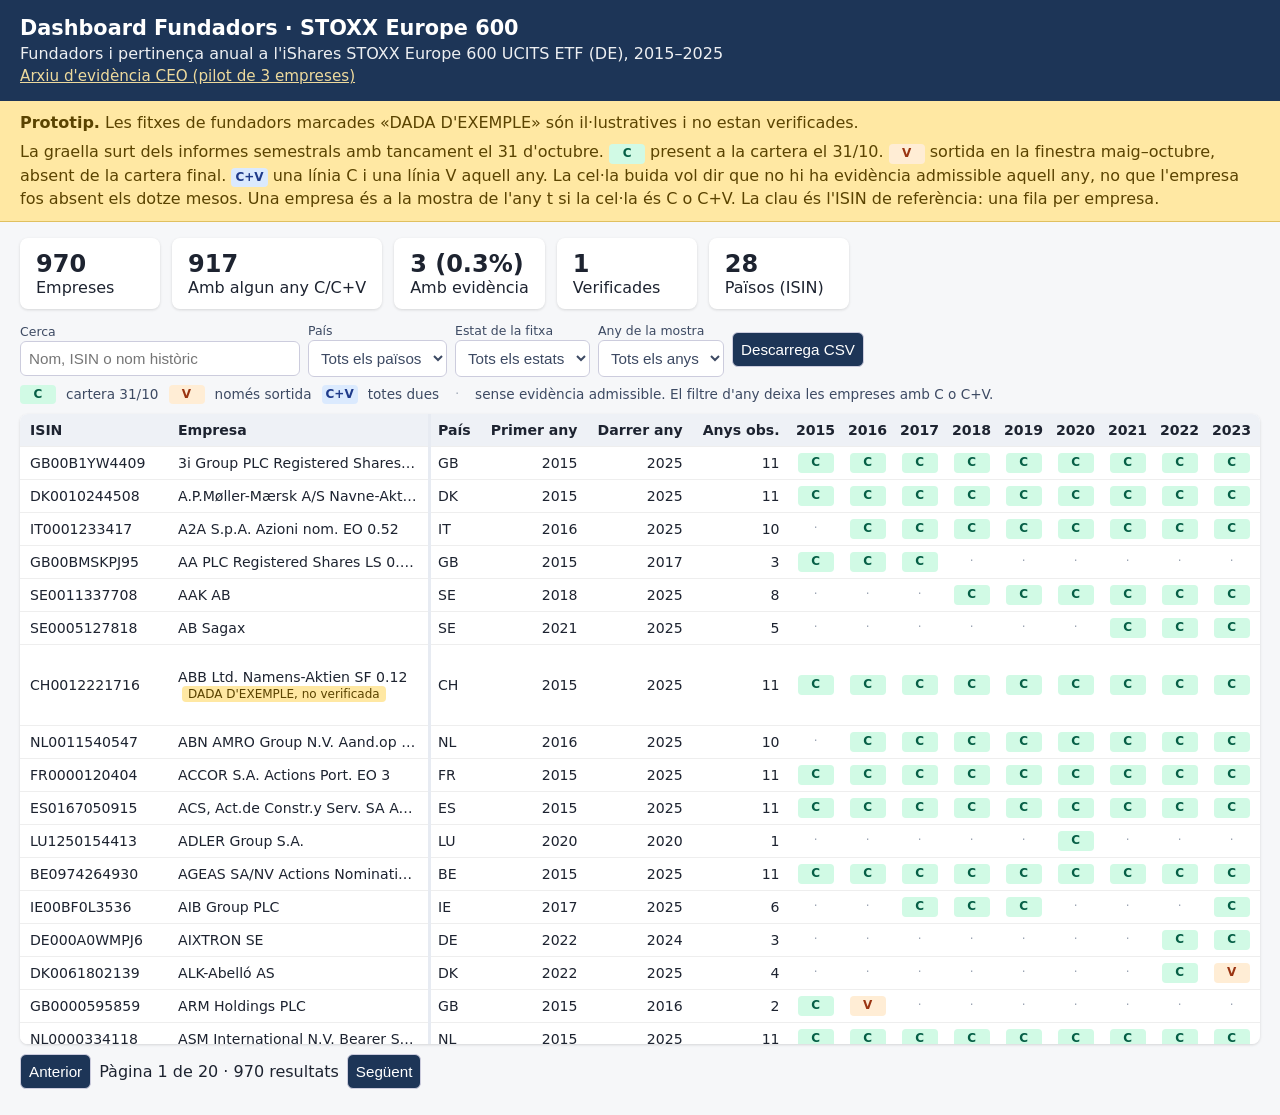
==== commit bbd148c5: "Add the three-company CEO evidence archive. Store the 6 Nov 2026 pilot under evidencia/ceo without a" ====
--- a/index.html
+++ b/index.html
@@ -6,6 +6,8 @@
 body{font-family:system-ui,sans-serif;margin:0;background:#f6f7f9;color:#1d2330}
 header{background:#1d3557;color:#fff;padding:16px 20px}h1{margin:0;font-size:1.3rem}
 header div{opacity:.92;margin-top:4px}
+header a{color:#ffe8a3}
+.topnav{font-size:.95rem}
 .banner{background:#ffe8a3;color:#5a4300;padding:10px 20px;border-bottom:1px solid #e0c060;line-height:1.45}
 .banner p{margin:0 0 6px}.banner p:last-child{margin:0}
 main{padding:16px 20px;max-width:1440px;margin:auto}
@@ -55,7 +57,7 @@
   .banner{font-size:.92rem}
 }
 </style></head><body>
-<header><h1>Dashboard Fundadors · STOXX Europe 600</h1><div>Fundadors i pertinença anual a l'iShares STOXX Europe 600 UCITS ETF (DE), 2015–2025</div></header>
+<header><h1>Dashboard Fundadors · STOXX Europe 600</h1><div>Fundadors i pertinença anual a l'iShares STOXX Europe 600 UCITS ETF (DE), 2015–2025</div><div class="topnav"><a href="evidencia/ceo/">Arxiu d'evidència CEO (pilot de 3 empreses)</a></div></header>
 <div class="banner">
 <p><strong>Prototip.</strong> Les fitxes de fundadors marcades «DADA D'EXEMPLE» són il·lustratives i no estan verificades.</p>
 <p>La graella surt dels informes semestrals amb tancament el 31 d'octubre. <span class="mk C">C</span> present a la cartera el 31/10. <span class="mk V">V</span> sortida en la finestra maig–octubre, absent de la cartera final. <span class="mk CV">C+V</span> una línia C i una línia V aquell any. La cel·la buida vol dir que no hi ha evidència admissible aquell any, no que l'empresa fos absent els dotze mesos. Una empresa és a la mostra de l'any t si la cel·la és C o C+V. La clau és l'ISIN de referència: una fila per empresa.</p>
@@ -93,6 +95,7 @@
 </main>
 <div id="det"><div class="c" id="dc"></div></div>
 <script>
+const CEO={"GB00B1YW4409":1,"DK0010244508":1,"IT0001233417":1};
 const EX={"DE000A1EWWW0":{any:"(exemple) 1949",fund:["(exemple) Nom Fundador"],estat:"proposada"},
 "CH0012221716":{any:"(exemple) 1988",fund:["(exemple) Fundador A","(exemple) Fundador B"],estat:"discutida"},
 "GB0007980591":{any:"(exemple) 1909",fund:["(exemple) Nom Fundador"],estat:"verificada"}};
@@ -182,6 +185,7 @@
 <p><b>A la mostra (C o C+V):</b> ${anys.length?anys.join(", "):"—"}</p>
 ${ident}${src}
 <p><b>Any de fundació:</b> ${esc(r.any)}<br><b>Fundador/s:</b> ${esc(r.fund)}<br><b>Estat:</b> <span class="st ${r.estat}">${r.estat}</span></p>
+${CEO[r.isin]?`<p><a href="evidencia/ceo/#${esc(r.isin)}">Arxiu d'evidència CEO d'aquest ISIN (pilot)</a></p>`:""}
 <h3>Evidències (${r.nev})</h3>`+
 (r.ev.length?r.ev.map(v=>`<div class="ev"><b>Tipus:</b> ${esc(v.tipus)}<br><b>URL:</b> ${esc(v.url)}<br><b>Data de captura:</b> ${esc(v.captura)}<br><b>SHA-256:</b> <code>${esc(v.hash)}</code><br><b>Pàgina:</b> ${esc(v.pag)}<blockquote>${esc(v.frag)}</blockquote><b>Arxiu:</b> ${esc(v.arxiu)}</div>`).join(""):"<p>Encara no hi ha evidències. Pendent de recerca.</p>");
 det.style.display="flex";
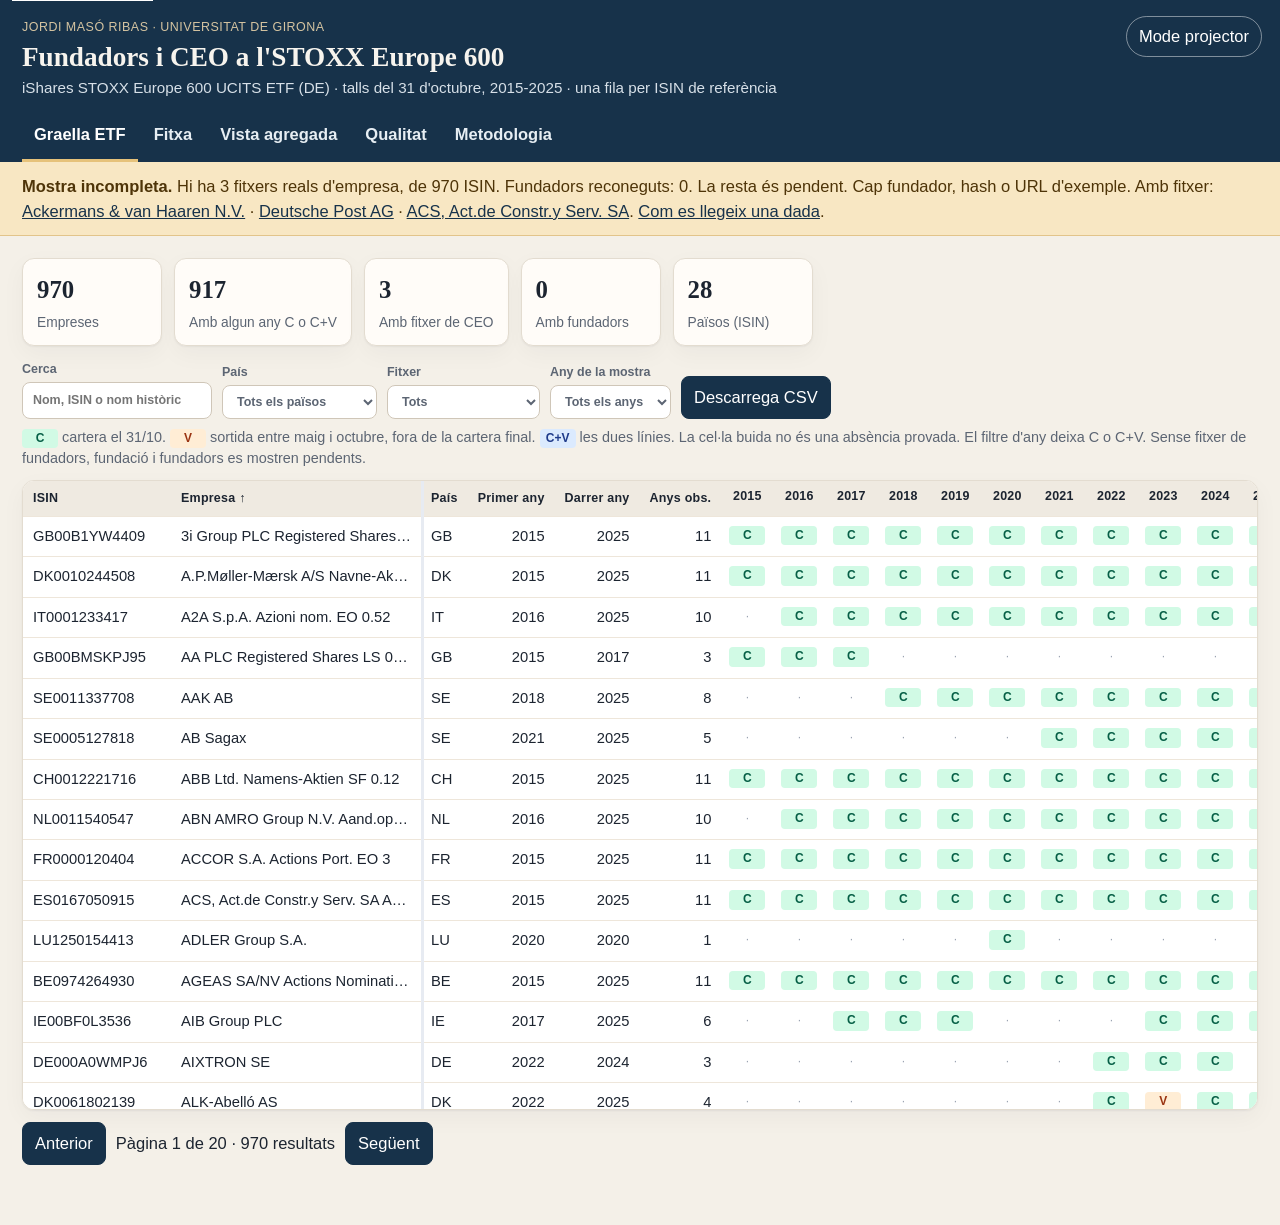
==== commit a730096d: "Show real company dossiers on the static dashboard Load data/empreses/{ISIN}.json through a generate" ====
--- a/index.html
+++ b/index.html
@@ -1,202 +1,36 @@
-<!doctype html><html lang="ca"><head><meta charset="utf-8"><meta name="viewport" content="width=device-width,initial-scale=1">
-<title>Dashboard Fundadors STOXX Europe 600 (Prototip)</title>
-<style>
-*{box-sizing:border-box}
-:root{--isin-w:148px;--nom-w:260px}
-body{font-family:system-ui,sans-serif;margin:0;background:#f6f7f9;color:#1d2330}
-header{background:#1d3557;color:#fff;padding:16px 20px}h1{margin:0;font-size:1.3rem}
-header div{opacity:.92;margin-top:4px}
-header a{color:#ffe8a3}
-.topnav{font-size:.95rem}
-.banner{background:#ffe8a3;color:#5a4300;padding:10px 20px;border-bottom:1px solid #e0c060;line-height:1.45}
-.banner p{margin:0 0 6px}.banner p:last-child{margin:0}
-main{padding:16px 20px;max-width:1440px;margin:auto}
-.kpis{display:flex;gap:12px;flex-wrap:wrap;margin-bottom:14px}.kpi{background:#fff;border-radius:8px;padding:12px 16px;box-shadow:0 1px 3px #0002;min-width:140px}
-.kpi b{display:block;font-size:1.5rem}
-.ctl{display:flex;gap:8px;flex-wrap:wrap;margin-bottom:8px;align-items:center}
-label.f{display:flex;flex-direction:column;gap:2px;font-size:.78rem;color:#3d4a63}
-input,select,button{padding:8px;border:1px solid #ccd;border-radius:6px;font-size:.95rem;background:#fff;color:inherit}
-button{background:#1d3557;color:#fff;cursor:pointer}
-button.link{background:none;color:#1d3557;border:0;padding:0;text-decoration:underline;font:inherit}
-.hint{font-size:.85rem;color:#3d4a63;margin:0 0 10px}
-.leg{display:flex;gap:10px;flex-wrap:wrap;align-items:center}
-.wrap{overflow:auto;background:#fff;border-radius:8px;box-shadow:0 1px 3px #0002;max-height:min(70vh,860px)}
-table{border-collapse:separate;border-spacing:0;width:100%;font-size:.88rem}
-th,td{padding:8px 10px;border-bottom:1px solid #eee;text-align:left;background:#fff}
-th{cursor:pointer;background:#eef1f6;position:sticky;top:0;z-index:3;white-space:nowrap}
-tr.r:hover td{background:#f0f5ff}
-.pin{position:sticky;z-index:2;background:#fff}
-th.pin{z-index:4;background:#eef1f6}
-td.pin1,th.pin1{left:0;width:var(--isin-w);min-width:var(--isin-w);max-width:var(--isin-w)}
-td.pin2,th.pin2{left:var(--isin-w);width:var(--nom-w);min-width:var(--nom-w);max-width:var(--nom-w);box-shadow:3px 0 0 #e7ebf2}
-.nm{display:block;overflow:hidden;text-overflow:ellipsis;white-space:nowrap}
-tr.r:hover td.pin{background:#f0f5ff}
-td.y,th.y{text-align:center;padding:6px 4px;min-width:52px}
-td.num,th.num{text-align:right}
-th.yon,td.yon{background:#e4edf8}
-tr.r:hover td.yon{background:#d5e4f6}
-.mk{display:inline-block;min-width:36px;text-align:center;border-radius:4px;font-size:.75rem;font-weight:700;padding:2px 4px;line-height:1.3}
-.mk.C{background:#d1fae5;color:#065f46}
-.mk.V{background:#ffedd5;color:#9a3412}
-.mk.CV{background:#dbeafe;color:#1e3a8a}
-.mk.E{color:#9aa3b2;background:transparent;font-weight:500;min-width:16px}
-.st{padding:2px 8px;border-radius:10px;font-size:.8rem}.pendent{background:#eee}.proposada{background:#dbeafe}.verificada{background:#d1fae5}.discutida{background:#fde2e2}
-.ex{background:#ffe8a3;color:#5a4300;font-size:.75rem;padding:1px 6px;border-radius:4px;margin-left:4px}
-#det{position:fixed;inset:0;background:#0006;display:none;align-items:flex-start;justify-content:center;overflow:auto;z-index:10}
-#det .c{background:#fff;margin:30px 10px;padding:20px;border-radius:10px;max-width:860px;width:100%}
-.yg{display:flex;flex-wrap:wrap;gap:6px;margin:8px 0}
-.yg div{border:1px solid #e5e8ef;border-radius:6px;padding:4px 6px;text-align:center;min-width:52px}
-.yg .yr{display:block;font-size:.72rem;color:#5c6b82}
-.ev{border:1px solid #ddd;border-radius:8px;padding:10px;margin:8px 0;font-size:.88rem;word-break:break-all}
-blockquote{margin:6px 0;padding:6px 10px;background:#f6f7f9;border-left:3px solid #1d3557}
-.pg{display:flex;gap:8px;align-items:center;margin:10px 0}
-.note{background:#f6f7f9;border-radius:8px;padding:8px 10px;font-size:.88rem}
-@media(max-width:720px){
-  .pin{position:static;box-shadow:none}
-  td.pin1,th.pin1,td.pin2,th.pin2{left:auto;width:auto;min-width:0;max-width:none}
-  .banner{font-size:.92rem}
-}
-</style></head><body>
-<header><h1>Dashboard Fundadors · STOXX Europe 600</h1><div>Fundadors i pertinença anual a l'iShares STOXX Europe 600 UCITS ETF (DE), 2015–2025</div><div class="topnav"><a href="evidencia/ceo/">Arxiu d'evidència CEO (pilot de 3 empreses)</a></div></header>
-<div class="banner">
-<p><strong>Prototip.</strong> Les fitxes de fundadors marcades «DADA D'EXEMPLE» són il·lustratives i no estan verificades.</p>
-<p>La graella surt dels informes semestrals amb tancament el 31 d'octubre. <span class="mk C">C</span> present a la cartera el 31/10. <span class="mk V">V</span> sortida en la finestra maig–octubre, absent de la cartera final. <span class="mk CV">C+V</span> una línia C i una línia V aquell any. La cel·la buida vol dir que no hi ha evidència admissible aquell any, no que l'empresa fos absent els dotze mesos. Una empresa és a la mostra de l'any t si la cel·la és C o C+V. La clau és l'ISIN de referència: una fila per empresa.</p>
+<!doctype html>
+<html lang="ca">
+<head>
+<meta charset="utf-8">
+<meta name="viewport" content="width=device-width, initial-scale=1">
+<title>Fundadors i CEO · STOXX Europe 600</title>
+<link rel="stylesheet" href="assets/app.css">
+</head>
+<body>
+<a class="skip" href="#contingut">Ves al contingut</a>
+<header>
+  <div class="brand">
+    <p class="kicker">Jordi Masó Ribas · Universitat de Girona</p>
+    <h1>Fundadors i CEO a l'STOXX Europe 600</h1>
+    <p class="sub">iShares STOXX Europe 600 UCITS ETF (DE) · talls del 31 d'octubre, 2015-2025 · una fila per ISIN de referència</p>
+  </div>
+  <div class="tools">
+    <button type="button" id="proj" aria-pressed="false">Mode projector</button>
+  </div>
+  <nav id="nav" aria-label="Seccions">
+    <a href="#graella" data-view="graella">Graella ETF</a>
+    <a href="#fitxa" data-view="fitxa">Fitxa</a>
+    <a href="#agregada" data-view="agregada">Vista agregada</a>
+    <a href="#qualitat" data-view="qualitat">Qualitat</a>
+    <a href="#metodologia" data-view="metodologia">Metodologia</a>
+  </nav>
+</header>
+<div class="banner" id="banner"><p>S'estan llegint les dades.</p></div>
+<main id="contingut" tabindex="-1"><p class="empty">S'estan carregant els fitxers.</p></main>
+<div id="drawer" hidden>
+  <div class="panel" id="panel" role="dialog" aria-modal="true" aria-labelledby="drawer-title"></div>
 </div>
-<main>
-<div class="kpis">
-<div class="kpi"><b id="k1"></b>Empreses</div>
-<div class="kpi"><b id="k5"></b><span id="k5s">A la mostra</span></div>
-<div class="kpi"><b id="k2"></b>Amb evidència</div>
-<div class="kpi"><b id="k3"></b>Verificades</div>
-<div class="kpi"><b id="k4"></b>Països (ISIN)</div>
-</div>
-<div class="ctl">
-<label class="f">Cerca<input id="q" placeholder="Nom, ISIN o nom històric" size="28"></label>
-<label class="f">País<select id="fp"><option value="">Tots els països</option></select></label>
-<label class="f">Estat de la fitxa<select id="fs"><option value="">Tots els estats</option><option>pendent</option><option>proposada</option><option>verificada</option><option>discutida</option></select></label>
-<label class="f">Any de la mostra<select id="fy"><option value="">Tots els anys</option><option>2015</option><option>2016</option><option>2017</option><option>2018</option><option>2019</option><option>2020</option><option>2021</option><option>2022</option><option>2023</option><option>2024</option><option>2025</option></select></label>
-<button id="csv" type="button">Descarrega CSV</button>
-</div>
-<p class="hint leg"><span class="mk C">C</span> cartera 31/10 <span class="mk V">V</span> només sortida <span class="mk CV">C+V</span> totes dues <span class="mk E">·</span> sense evidència admissible. El filtre d'any deixa les empreses amb C o C+V.</p>
-<div class="wrap"><table><thead><tr>
-<th class="pin pin1" data-k="isin">ISIN</th>
-<th class="pin pin2" data-k="nom">Empresa</th>
-<th data-k="pais">País</th>
-<th class="num" data-k="primer_any">Primer any</th>
-<th class="num" data-k="darrer_any">Darrer any</th>
-<th class="num" data-k="anys_observats">Anys obs.</th>
-<th class="y" data-k="2015">2015</th><th class="y" data-k="2016">2016</th><th class="y" data-k="2017">2017</th><th class="y" data-k="2018">2018</th><th class="y" data-k="2019">2019</th><th class="y" data-k="2020">2020</th><th class="y" data-k="2021">2021</th><th class="y" data-k="2022">2022</th><th class="y" data-k="2023">2023</th><th class="y" data-k="2024">2024</th><th class="y" data-k="2025">2025</th>
-<th data-k="any">Any de fundació</th>
-<th data-k="fund">Fundador/s</th>
-<th data-k="estat">Estat</th>
-<th class="num" data-k="nev">Evidències</th>
-</tr></thead><tbody id="tb"></tbody></table></div>
-<div class="pg"><button id="prev" type="button">Anterior</button><span id="pi"></span><button id="next" type="button">Següent</button></div>
-</main>
-<div id="det"><div class="c" id="dc"></div></div>
-<script>
-const CEO={"GB00B1YW4409":1,"DK0010244508":1,"IT0001233417":1};
-const EX={"DE000A1EWWW0":{any:"(exemple) 1949",fund:["(exemple) Nom Fundador"],estat:"proposada"},
-"CH0012221716":{any:"(exemple) 1988",fund:["(exemple) Fundador A","(exemple) Fundador B"],estat:"discutida"},
-"GB0007980591":{any:"(exemple) 1909",fund:["(exemple) Nom Fundador"],estat:"verificada"}};
-const YEARS=["2015","2016","2017","2018","2019","2020","2021","2022","2023","2024","2025"];
-function exEv(r){return[{url:"https://exemple.org/informe-anual.pdf",tipus:"primària",captura:"2026-11-04T10:00:00Z",hash:"0000000000000000000000000000000000000000000000000000000000000000",frag:"(Fragment d'exemple) \"The company was founded in ...\"",arxiu:"https://web.archive.org/web/2026/https://exemple.org/informe-anual.pdf",pag:"p. 12"},
-{url:"https://exemple.org/historia",tipus:"secundària",captura:"2026-11-04T10:05:00Z",hash:"1111111111111111111111111111111111111111111111111111111111111111",frag:"(Fragment d'exemple) \"Our history began ...\"",arxiu:"https://web.archive.org/web/2026/https://exemple.org/historia",pag:"-"}]}
-let D=[],V=[],sk="nom",sd=1,page=0,refByAlt={},lastScrollYear="";const PS=50;
-const present=v=>v==="C"||v==="C+V";
-fetch("members.json").then(r=>r.json()).then(j=>{
-D=j.map(r=>{const e=EX[r.isin];return Object.assign({},r,e?{any:e.any,fund:e.fund.join("; "),estat:e.estat,ev:exEv(r),exemple:1}:{any:"pendent",fund:"pendent",estat:"pendent",ev:[]},{nev:e?2:0})});
-refByAlt={};
-D.forEach(r=>String(r.altres_isin||"").split("\n").map(s=>s.trim()).filter(Boolean).forEach(a=>{refByAlt[a]=r.isin}));
-const ps=[...new Set(D.map(r=>r.pais).filter(Boolean))].sort();
-fp.innerHTML='<option value="">Tots els països</option>'+ps.map(p=>`<option>${p}</option>`).join("");
-k1.textContent=D.length;
-const ne=D.filter(r=>r.nev>0).length;
-k2.textContent=ne+" ("+(100*ne/D.length).toFixed(1)+"%)";
-k3.textContent=D.filter(r=>r.estat=="verificada").length;
-k4.textContent=ps.length;
-go()});
-const esc=s=>String(s==null?"":s).replace(/[&<>"]/g,c=>({"&":"&amp;","<":"&lt;",">":"&gt;",'"':"&quot;"}[c]));
-function mark(v){
-if(v==="C")return '<span class="mk C" title="Cartera el 31 d\'octubre">C</span>';
-if(v==="V")return '<span class="mk V" title="Sortida entre maig i octubre; absent de la cartera final">V</span>';
-if(v==="C+V")return '<span class="mk CV" title="Línia C i línia V el mateix any">C+V</span>';
-return '<span class="mk E" title="Sense evidència admissible">·</span>'}
-function sampleYears(r){return YEARS.filter(y=>present(r[y]))}
-function textOf(r){return [r.nom,r.isin,r.altres_isin,r.altres_noms,r.nota_identitat].join("\n").toLowerCase()}
-function go(){
-const q=document.getElementById("q").value.trim().toLowerCase();
-const year=fy.value;
-V=D.filter(r=>(!q||textOf(r).includes(q))&&(!fp.value||r.pais===fp.value)&&(!fs.value||r.estat===fs.value)&&(!year||present(r[year])));
-V.sort((a,b)=>{
-const x=a[sk],y=b[sk];
-const ex=x==null||x==="",ey=y==null||y==="";
-if(ex&&ey)return 0; if(ex)return 1; if(ey)return -1;
-if(typeof x==="number"&&typeof y==="number")return (x-y)*sd;
-return (x>y?1:x<y?-1:0)*sd});
-const n=Math.max(1,Math.ceil(V.length/PS));
-page=Math.min(page,n-1);
-document.querySelectorAll("th.y").forEach(th=>th.classList.toggle("yon",th.dataset.k===year));
-if(year!==lastScrollYear){
-  lastScrollYear=year;
-  const wrap=document.querySelector(".wrap");
-  const grid=document.querySelector('th[data-k="2015"]');
-  const pin=document.querySelector("th.pin2");
-  if(year&&wrap&&grid&&pin&&getComputedStyle(pin).position==="sticky"){
-    wrap.scrollLeft+=grid.getBoundingClientRect().left-pin.getBoundingClientRect().right;
-  }else if(wrap) wrap.scrollLeft=0;
-}
-tb.innerHTML=V.slice(page*PS,page*PS+PS).map(r=>`<tr class="r" data-i="${r.isin}">
-<td class="pin pin1">${r.isin}</td>
-<td class="pin pin2" title="${esc(r.nom)}"><span class="nm">${esc(r.nom)}</span>${r.exemple?'<span class="ex">DADA D\'EXEMPLE, no verificada</span>':""}</td>
-<td>${esc(r.pais)}</td>
-<td class="num">${r.primer_any==null?"—":r.primer_any}</td>
-<td class="num">${r.darrer_any==null?"—":r.darrer_any}</td>
-<td class="num">${r.anys_observats==null?"—":r.anys_observats}</td>
-${YEARS.map(y=>`<td class="y${y===year?" yon":""}">${mark(r[y])}</td>`).join("")}
-<td>${esc(r.any)}</td><td>${esc(r.fund)}</td><td><span class="st ${r.estat}">${r.estat}</span></td><td class="num">${r.nev}</td>
-</tr>`).join("");
-pi.textContent=`Pàgina ${page+1} de ${n} · ${V.length} resultats`;
-if(year){k5.textContent=D.filter(r=>present(r[year])).length;k5s.textContent="A la mostra "+year}
-else{k5.textContent=D.filter(r=>sampleYears(r).length).length;k5s.textContent="Amb algun any C/C+V"}
-}
-q.oninput=fp.onchange=fs.onchange=fy.onchange=()=>{page=0;go()};
-prev.onclick=()=>{if(page>0){page--;go()}};
-next.onclick=()=>{const n=Math.max(1,Math.ceil(V.length/PS));if(page<n-1){page++;go()}};
-document.querySelectorAll("th").forEach(t=>t.onclick=()=>{const k=t.dataset.k;if(!k)return;sd=sk===k?-sd:1;sk=k;go()});
-function openDetail(isin){
-const r=D.find(x=>x.isin===isin);if(!r)return;
-const ref=refByAlt[r.isin];
-const refRow=ref?D.find(x=>x.isin===ref):null;
-const anys=sampleYears(r);
-const src=r.data_informe?`<p><b>Línia de l'informe de 2017:</b> ${esc(r.data_informe)} · font: ${esc(r.fitxer_font)}, pàgina ${esc(r.pagina)}, línia ${esc(r.linia_txt)}</p>`:"";
-const ident=[
-r.nota_identitat?`<p class="note"><b>Nota d'identitat:</b> ${esc(r.nota_identitat)}</p>`:"",
-r.altres_noms?`<p><b>Altres noms als informes:</b> ${esc(r.altres_noms)}</p>`:"",
-r.altres_isin?`<p><b>Altres ISIN d'accions observats:</b> ${esc(String(r.altres_isin).split("\n").join(", "))}</p>`:"",
-refRow?`<p class="note">Aquest ISIN no és l'ISIN de referència. La graella de l'empresa és a <button type="button" class="link" data-open="${esc(refRow.isin)}">${esc(refRow.nom)} (${esc(refRow.isin)})</button>. No s'ha copiat la pertinença en aquesta fila.</p>`:
-(r.primer_any==null?`<p class="note">Aquest ISIN no és un ISIN de referència de l'extracte. Les cel·les anuals es deixen buides: no s'ha inventat cap pertinença.</p>`:"")
-].join("");
-dc.innerHTML=`<button type="button" id="tanca" style="float:right">Tanca</button><h2>${esc(r.nom)}</h2>${r.exemple?'<p class="ex" style="display:inline-block;font-size:.9rem">DADA D\'EXEMPLE, no verificada. Només mostra l\'aspecte d\'una fitxa completa.</p>':""}
-<p><b>ISIN:</b> ${esc(r.isin)} · <b>País (ISIN):</b> ${esc(r.pais)||"—"} · <b>Moneda:</b> ${esc(r.moneda)||"—"}</p>
-<p><b>Primer any observat:</b> ${r.primer_any==null?"—":r.primer_any} · <b>Darrer any observat:</b> ${r.darrer_any==null?"—":r.darrer_any} · <b>Anys observats:</b> ${r.anys_observats==null?"—":r.anys_observats}</p>
-<h3>Pertinença a l'ETF</h3>
-<div class="yg">${YEARS.map(y=>`<div class="${y===fy.value?"yon":""}"><span class="yr">${y}</span>${mark(r[y])}</div>`).join("")}</div>
-<p><b>A la mostra (C o C+V):</b> ${anys.length?anys.join(", "):"—"}</p>
-${ident}${src}
-<p><b>Any de fundació:</b> ${esc(r.any)}<br><b>Fundador/s:</b> ${esc(r.fund)}<br><b>Estat:</b> <span class="st ${r.estat}">${r.estat}</span></p>
-${CEO[r.isin]?`<p><a href="evidencia/ceo/#${esc(r.isin)}">Arxiu d'evidència CEO d'aquest ISIN (pilot)</a></p>`:""}
-<h3>Evidències (${r.nev})</h3>`+
-(r.ev.length?r.ev.map(v=>`<div class="ev"><b>Tipus:</b> ${esc(v.tipus)}<br><b>URL:</b> ${esc(v.url)}<br><b>Data de captura:</b> ${esc(v.captura)}<br><b>SHA-256:</b> <code>${esc(v.hash)}</code><br><b>Pàgina:</b> ${esc(v.pag)}<blockquote>${esc(v.frag)}</blockquote><b>Arxiu:</b> ${esc(v.arxiu)}</div>`).join(""):"<p>Encara no hi ha evidències. Pendent de recerca.</p>");
-det.style.display="flex";
-document.getElementById("tanca").onclick=()=>{det.style.display="none"}}
-tb.onclick=e=>{const tr=e.target.closest("tr");if(!tr)return;openDetail(tr.dataset.i)};
-dc.onclick=e=>{const b=e.target.closest("[data-open]");if(b)openDetail(b.dataset.open)};
-det.onclick=e=>{if(e.target===det)det.style.display="none"};
-document.addEventListener("keydown",e=>{if(e.key==="Escape")det.style.display="none"});
-csv.onclick=()=>{
-const c=["isin","nom","pais","moneda","primer_any","darrer_any","anys_observats",...YEARS,"altres_isin","altres_noms","nota_identitat","any","fund","estat","nev","data_informe","fitxer_font","pagina","linia_txt"];
-const cell=v=>'"'+String(v==null?"":v).replace(/"/g,'""')+'"';
-const s=[c.join(",")].concat(V.map(r=>c.map(k=>cell(r[k])).join(","))).join("\n");
-const a=document.createElement("a");a.href=URL.createObjectURL(new Blob(["\ufeff"+s],{type:"text/csv"}));a.download="fundadors_stoxx600.csv";a.click()};
-</script></body></html>
+<script src="assets/rules.js"></script>
+<script src="assets/app.js"></script>
+</body>
+</html>
--- a/assets/app.css
+++ b/assets/app.css
@@ -0,0 +1,225 @@
+:root {
+  --ink: #1c2430;
+  --muted: #5c6573;
+  --paper: #f4f0e8;
+  --card: #fffcf8;
+  --line: #e3dcd0;
+  --navy: #17324a;
+  --navy-2: #214864;
+  --teal: #0e6b64;
+  --gold: #8a5a12;
+  --focus: #0e6b64;
+  --isin-w: 148px;
+  --nom-w: 250px;
+  --shadow: 0 1px 2px rgba(28, 36, 48, .06), 0 8px 24px rgba(28, 36, 48, .04);
+  --sans: "Segoe UI", "Helvetica Neue", Helvetica, Arial, sans-serif;
+  --serif: "Iowan Old Style", "Palatino Linotype", Palatino, Georgia, serif;
+}
+* { box-sizing: border-box; }
+html { scroll-behavior: smooth; }
+body {
+  margin: 0;
+  color: var(--ink);
+  background: var(--paper);
+  font-family: var(--sans);
+  font-size: 16.5px;
+  line-height: 1.5;
+}
+body.projector { font-size: 19px; }
+.skip {
+  position: absolute; left: 12px; top: -40px; background: #fff; color: var(--navy);
+  padding: 8px 12px; z-index: 30;
+}
+.skip:focus { top: 8px; }
+:focus-visible { outline: 3px solid var(--focus); outline-offset: 2px; }
+header {
+  background: var(--navy);
+  color: #f7f4ee;
+  padding: 18px 22px 0;
+  position: sticky; top: 0; z-index: 8;
+}
+.brand { max-width: 1440px; margin: 0 auto; }
+.kicker { margin: 0; letter-spacing: .04em; text-transform: uppercase; font-size: .78rem; color: #d5c4a1; }
+h1 { font-family: var(--serif); font-weight: 600; font-size: 1.7rem; line-height: 1.2; margin: 4px 0; }
+.sub { margin: 0 0 12px; color: #d7e0e8; font-size: .95rem; }
+.tools { position: absolute; right: 18px; top: 16px; }
+#proj {
+  background: transparent; color: #fff; border: 1px solid rgba(255,255,255,.45);
+  border-radius: 999px; padding: 7px 12px; cursor: pointer; font: inherit;
+}
+#proj[aria-pressed="true"] { background: #e6c27a; color: #1c2430; border-color: #e6c27a; }
+nav {
+  max-width: 1440px; margin: 0 auto; display: flex; gap: 4px; flex-wrap: wrap;
+}
+nav a {
+  color: #e7eef3; text-decoration: none; padding: 10px 12px 12px;
+  border-bottom: 3px solid transparent; font-weight: 600;
+}
+nav a[aria-current="page"] { border-color: #e6c27a; color: #fff; }
+.banner {
+  background: #f8e7c3; color: #4e3408; border-bottom: 1px solid #e2c48a;
+  padding: 12px 22px;
+}
+.banner .inner { max-width: 1440px; margin: 0 auto; }
+.banner p { margin: 0 0 6px; }
+.banner p:last-child { margin: 0; }
+.banner a { color: #17324a; }
+main { max-width: 1440px; margin: 0 auto; padding: 18px 22px 48px; }
+h2, h3 { font-family: var(--serif); font-weight: 600; line-height: 1.25; }
+h2 { font-size: 1.45rem; margin: 0 0 8px; }
+h3 { font-size: 1.15rem; margin: 1.2rem 0 .4rem; }
+p { margin: .4rem 0 .7rem; }
+.kpis { display: flex; gap: 12px; flex-wrap: wrap; margin: 4px 0 14px; }
+.kpi {
+  background: var(--card); border: 1px solid var(--line); border-radius: 12px;
+  padding: 12px 14px; min-width: 140px; box-shadow: var(--shadow);
+}
+.kpi b { display: block; font-family: var(--serif); font-size: 1.55rem; font-weight: 600; }
+.kpi span { color: var(--muted); font-size: .86rem; }
+.ctl { display: flex; gap: 10px; flex-wrap: wrap; align-items: end; margin-bottom: 8px; }
+label.f { display: flex; flex-direction: column; gap: 3px; font-size: .78rem; color: var(--muted); font-weight: 650; }
+input, select, button {
+  font: inherit; color: inherit; background: #fff; border: 1px solid #cfc6b8; border-radius: 8px; padding: 8px 10px;
+}
+button.primary, button.solid { background: var(--navy); color: #fff; border-color: var(--navy); cursor: pointer; }
+button.solid { padding: 8px 12px; }
+.hint { color: var(--muted); font-size: .9rem; margin: 0 0 10px; }
+.wrap {
+  overflow: auto; background: var(--card); border: 1px solid var(--line); border-radius: 12px;
+  box-shadow: var(--shadow); max-height: min(70vh, 860px);
+}
+.sheet-body .wrap { max-height: none; box-shadow: none; }
+table.dense { min-width: 1080px; }
+table.dense th, table.dense td { white-space: nowrap; }
+body.projector .wrap { max-height: none; }
+table { border-collapse: separate; border-spacing: 0; width: 100%; font-size: .92rem; }
+th, td { padding: 8px 10px; border-bottom: 1px solid #eee6da; text-align: left; vertical-align: top; background: #fff; }
+th { position: sticky; top: 0; z-index: 3; background: #efeae1; cursor: pointer; white-space: nowrap; font-size: .78rem; letter-spacing: .02em; }
+tr.r:hover td { background: #f4f7fb; }
+.pin { position: sticky; z-index: 2; }
+th.pin { z-index: 4; background: #efeae1; }
+td.pin1, th.pin1 { left: 0; width: var(--isin-w); min-width: var(--isin-w); max-width: var(--isin-w); }
+td.pin2, th.pin2 { left: var(--isin-w); width: var(--nom-w); min-width: var(--nom-w); max-width: var(--nom-w); box-shadow: 3px 0 0 #e7ebf2; }
+.nm { display: block; overflow: hidden; text-overflow: ellipsis; white-space: nowrap; }
+tr.r:hover td.pin { background: #f4f7fb; }
+td.y, th.y { text-align: center; padding: 6px 4px; min-width: 52px; }
+td.num, th.num { text-align: right; font-variant-numeric: tabular-nums; }
+th.yon, td.yon { background: #e4edf8; }
+tr.r:hover td.yon { background: #d5e4f6; }
+.mk { display: inline-block; min-width: 36px; text-align: center; border-radius: 4px; font-size: .75rem; font-weight: 750; padding: 2px 4px; line-height: 1.3; }
+.mk.C { background: #d1fae5; color: #065f46; }
+.mk.V { background: #ffedd5; color: #9a3412; }
+.mk.CV { background: #dbeafe; color: #1e3a8a; }
+.mk.E { color: #9aa3b2; background: transparent; font-weight: 500; min-width: 16px; }
+.st, .tag { display: inline-block; padding: 2px 8px; border-radius: 999px; font-size: .78rem; font-weight: 700; line-height: 1.4; }
+.tag.fundador, .st.verificada_A { background: #d9f2e6; color: #145c38; }
+.tag.familia { background: #f8e7c8; color: #7a4e09; }
+.tag.professional, .st.verificada_B { background: #d9e6f5; color: #163e66; }
+.tag.pendent, .st.sense_estat, .st.altre { background: #eceae4; color: #4e4a44; }
+.st.reculada_per_tinenca { background: #fde8c8; color: #7a4e09; }
+.st.no_trobat, .st.unclear { background: #f8d6d2; color: #7a2e24; }
+.pg { display: flex; gap: 10px; align-items: center; margin: 12px 0; }
+.sheet { display: grid; grid-template-columns: 280px minmax(0, 1fr); gap: 16px; align-items: start; }
+.finder, .card, article.sheet-body {
+  background: var(--card); border: 1px solid var(--line); border-radius: 12px; box-shadow: var(--shadow);
+}
+.finder { padding: 12px; position: sticky; top: 132px; max-height: calc(100vh - 150px); overflow: auto; }
+.finder h3 { font-size: 1rem; margin: 12px 0 4px; }
+.when { margin: 2px 0 8px; font-size: .85rem; color: var(--muted); }
+.finder ul { list-style: none; margin: 0 0 12px; padding: 0; }
+.finder li { margin: 0; }
+.finder a, .textlink { color: var(--navy); }
+.finder a { display: block; padding: 6px 6px; border-radius: 8px; text-decoration: none; }
+.finder a[aria-current="true"], .finder a:hover { background: #e7f0f4; }
+.finder small { display: block; color: var(--muted); font-family: ui-monospace, monospace; font-size: .75rem; }
+.sheet-body { padding: 18px 18px 28px; min-width: 0; }
+.meta { display: grid; grid-template-columns: repeat(auto-fit, minmax(180px, 1fr)); gap: 8px 16px; margin: 8px 0 14px; }
+.meta div { background: #f7f4ee; border-radius: 8px; padding: 8px 10px; }
+.meta b { display: block; font-size: .75rem; color: var(--muted); font-weight: 650; }
+.note { background: #f7f4ee; border-left: 3px solid var(--navy); border-radius: 0 8px 8px 0; padding: 8px 12px; }
+.pre { white-space: pre-wrap; }
+.hole { background: #f7f1e4; border: 1px dashed #c4b08a; border-radius: 8px; padding: 8px 12px; color: #5c4a2e; }
+.empty { color: var(--muted); }
+button.datum {
+  background: transparent; border: 0; border-bottom: 1px dotted var(--teal); border-radius: 0;
+  color: #0d3f46; padding: 0 0 1px; cursor: pointer; text-align: left; font: inherit;
+}
+button.datum:hover { background: #e5f3f1; }
+.chips { display: flex; flex-wrap: wrap; gap: 6px; margin: 8px 0; }
+.chips .chip { border: 1px solid var(--line); border-radius: 8px; padding: 4px 6px; background: #fff; min-width: 58px; text-align: center; }
+.chips .yr { display: block; font-size: .72rem; color: var(--muted); }
+.gantt-wrap { overflow-x: auto; border: 1px solid var(--line); border-radius: 12px; background: #fff; padding: 8px 8px 12px; }
+.gantt { min-width: 760px; --lane: 210px; }
+.axis { position: relative; height: 22px; margin-left: var(--lane); }
+.axis span { position: absolute; transform: translateX(-50%); font-size: .72rem; color: var(--muted); }
+.lane { display: grid; grid-template-columns: var(--lane) minmax(0, 1fr); gap: 8px; align-items: center; margin: 4px 0; }
+.lane-name { font-weight: 650; }
+.track { position: relative; height: 42px; background: #f6f3ed; border-radius: 8px; }
+.win { position: absolute; top: 0; bottom: 0; background: rgba(23, 50, 74, .07); z-index: 0; pointer-events: none; }
+.tick { position: absolute; top: 0; bottom: 0; width: 1px; background: rgba(23, 50, 74, .28); z-index: 1; pointer-events: none; }
+.bar {
+  position: absolute; top: 8px; height: 26px; border: 0; padding: 0; background: transparent; cursor: pointer; border-radius: 6px; z-index: 2;
+}
+.bar:hover { outline: 2px solid var(--navy); }
+.seg { position: absolute; top: 0; bottom: 0; border-radius: 5px; }
+.seg.solid { background: var(--teal); }
+.seg.ratllat {
+  background: repeating-linear-gradient(135deg, #0e6b64 0 3px, #d7eeeb 3px 7px);
+  border: 1px solid #0e6b64;
+}
+.seg.obert {
+  background: repeating-linear-gradient(90deg, rgba(14,107,100,.85) 0 7px, rgba(14,107,100,.15) 7px 11px);
+  border: 1px dashed #0e6b64;
+}
+.cap { margin: 0 0 2px 190px; color: var(--muted); font-size: .82rem; }
+.legend { display: flex; gap: 14px; flex-wrap: wrap; list-style: none; padding: 0; margin: 8px 0; }
+.legend i, .sw { display: inline-block; width: 14px; height: 14px; border-radius: 3px; margin-right: 6px; vertical-align: -2px; }
+.sw.fundador, .legend .fundador { background: #1f7a4d; }
+.sw.familia, .legend .familia { background: #b7791f; }
+.sw.professional, .legend .professional { background: #1d4e89; }
+.sw.pendent, .legend .pendent { background: #6f6a62; }
+.chart { width: 100%; height: auto; display: block; }
+.chart text { font-family: var(--sans); fill: var(--ink); }
+.wide { overflow-x: auto; }
+#drawer[hidden] { display: none !important; }
+#drawer { position: fixed; inset: 0; z-index: 20; background: rgba(16, 20, 26, .48); display: flex; justify-content: flex-end; }
+.panel {
+  width: min(640px, 100%); height: 100%; overflow: auto; background: #fff;
+  padding: 18px 20px 48px; box-shadow: -12px 0 40px rgba(0,0,0,.18);
+}
+.panel h2 { margin-top: 0; }
+.ev {
+  border: 1px solid var(--line); border-radius: 12px; padding: 12px; margin: 12px 0; background: #fff;
+}
+.ev h3 { margin-top: 0; }
+blockquote {
+  margin: 8px 0; padding: 8px 12px; background: #f6f3ed; border-left: 3px solid var(--navy);
+  white-space: pre-wrap;
+}
+code, .mono { font-family: ui-monospace, SFMono-Regular, Menlo, Consolas, monospace; font-size: .82em; word-break: break-all; }
+.kv { display: grid; grid-template-columns: 11.5rem minmax(0, 1fr); gap: 4px 10px; font-size: .92rem; }
+.kv b { color: var(--muted); font-weight: 650; }
+.badges { display: flex; gap: 6px; flex-wrap: wrap; margin: 6px 0; }
+.badge { font-size: .75rem; font-weight: 700; border-radius: 999px; padding: 2px 8px; background: #efeae1; }
+.badge.ok { background: #d9f2e6; color: #145c38; }
+.badge.warn { background: #f8e7c3; color: #6a4a10; }
+a.ext { color: var(--teal); word-break: break-all; }
+.radios { display: flex; gap: 8px; flex-wrap: wrap; }
+.radios label { display: flex; gap: 6px; align-items: center; background: #fff; border: 1px solid var(--line); border-radius: 999px; padding: 6px 10px; font-size: .9rem; }
+details { margin: 10px 0; }
+summary { cursor: pointer; font-weight: 700; }
+.method h2 { margin-top: 1.4rem; }
+.method ul { margin-top: .2rem; }
+@media (max-width: 860px) {
+  .tools { position: static; margin: 8px 0; }
+  header { position: static; }
+  .sheet { grid-template-columns: 1fr; }
+  .finder { position: static; max-height: none; }
+  .pin { position: static; box-shadow: none; }
+  td.pin1, th.pin1, td.pin2, th.pin2 { left: auto; width: auto; min-width: 0; max-width: none; }
+  .lane, .axis, .cap { margin-left: 0; }
+  .lane { grid-template-columns: 1fr; }
+  .axis { margin-left: 0; }
+  .kv { grid-template-columns: 1fr; }
+  h1 { font-size: 1.35rem; }
+}
